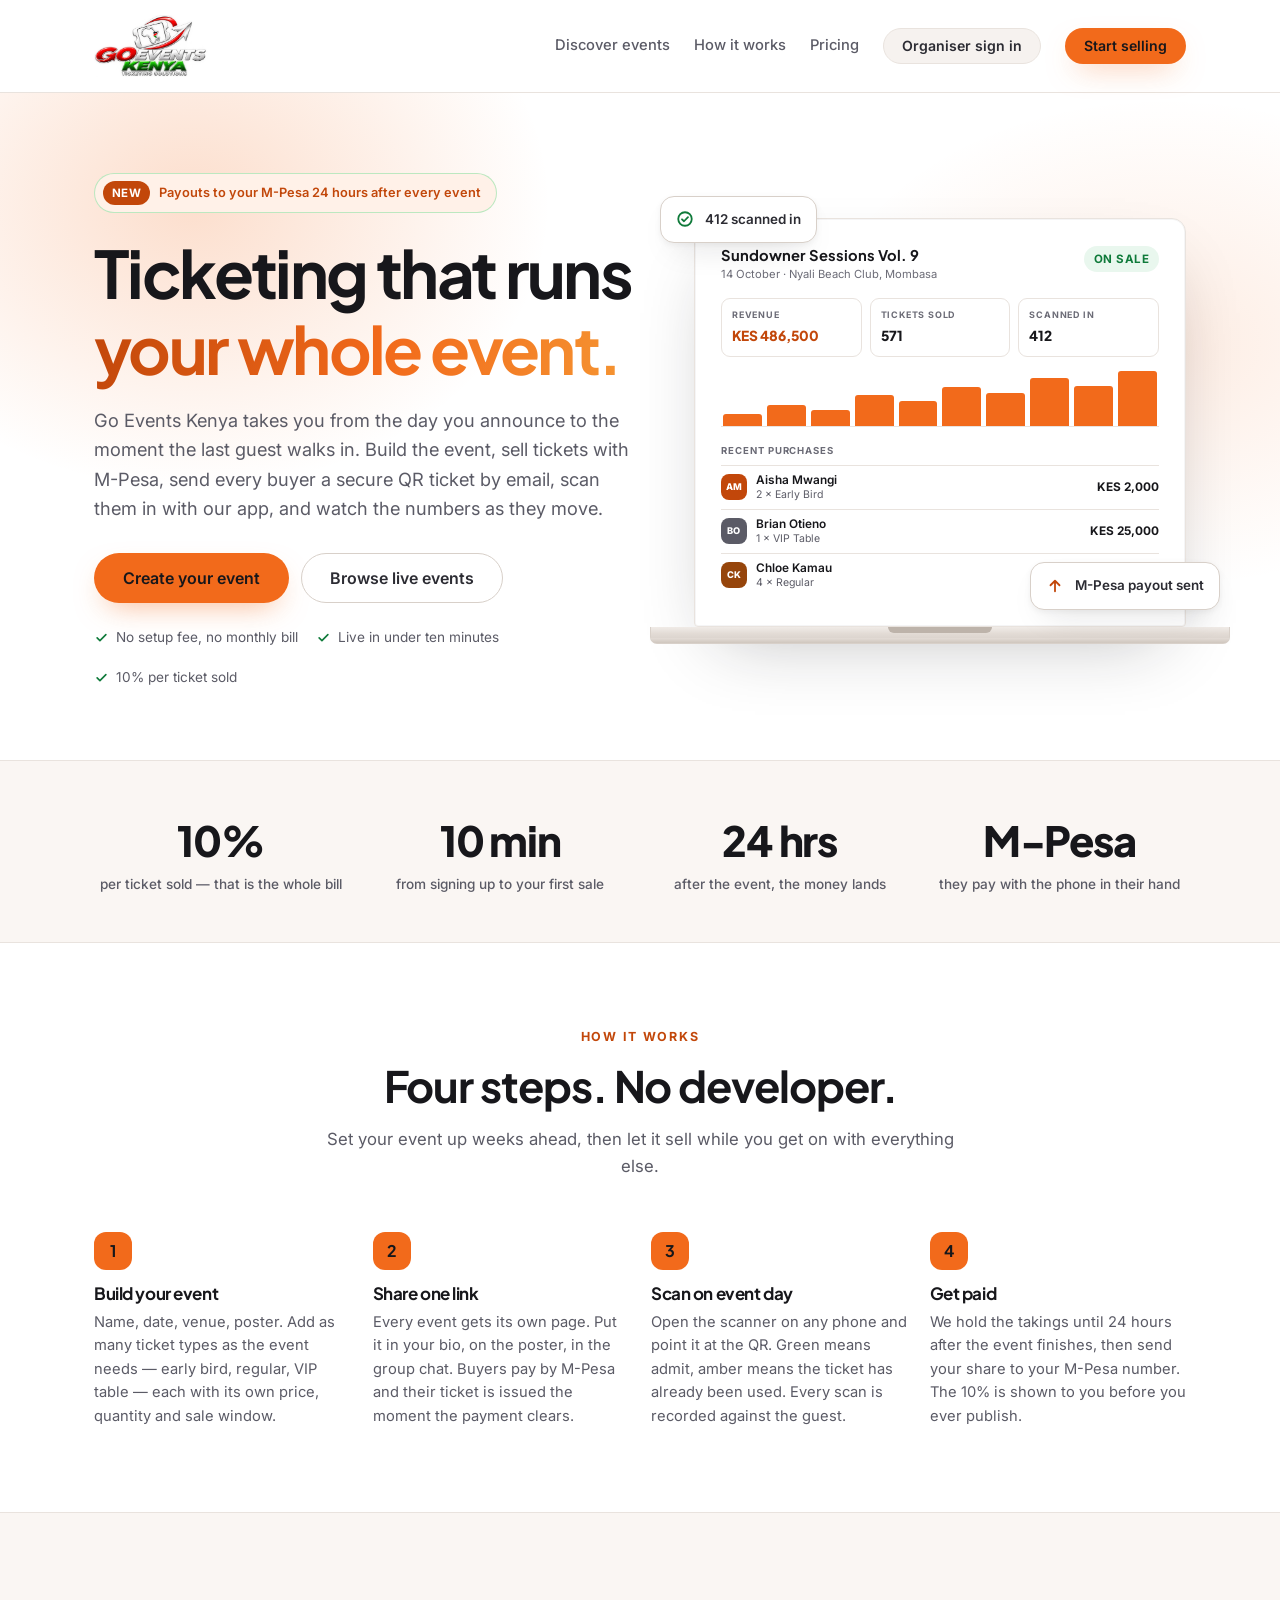
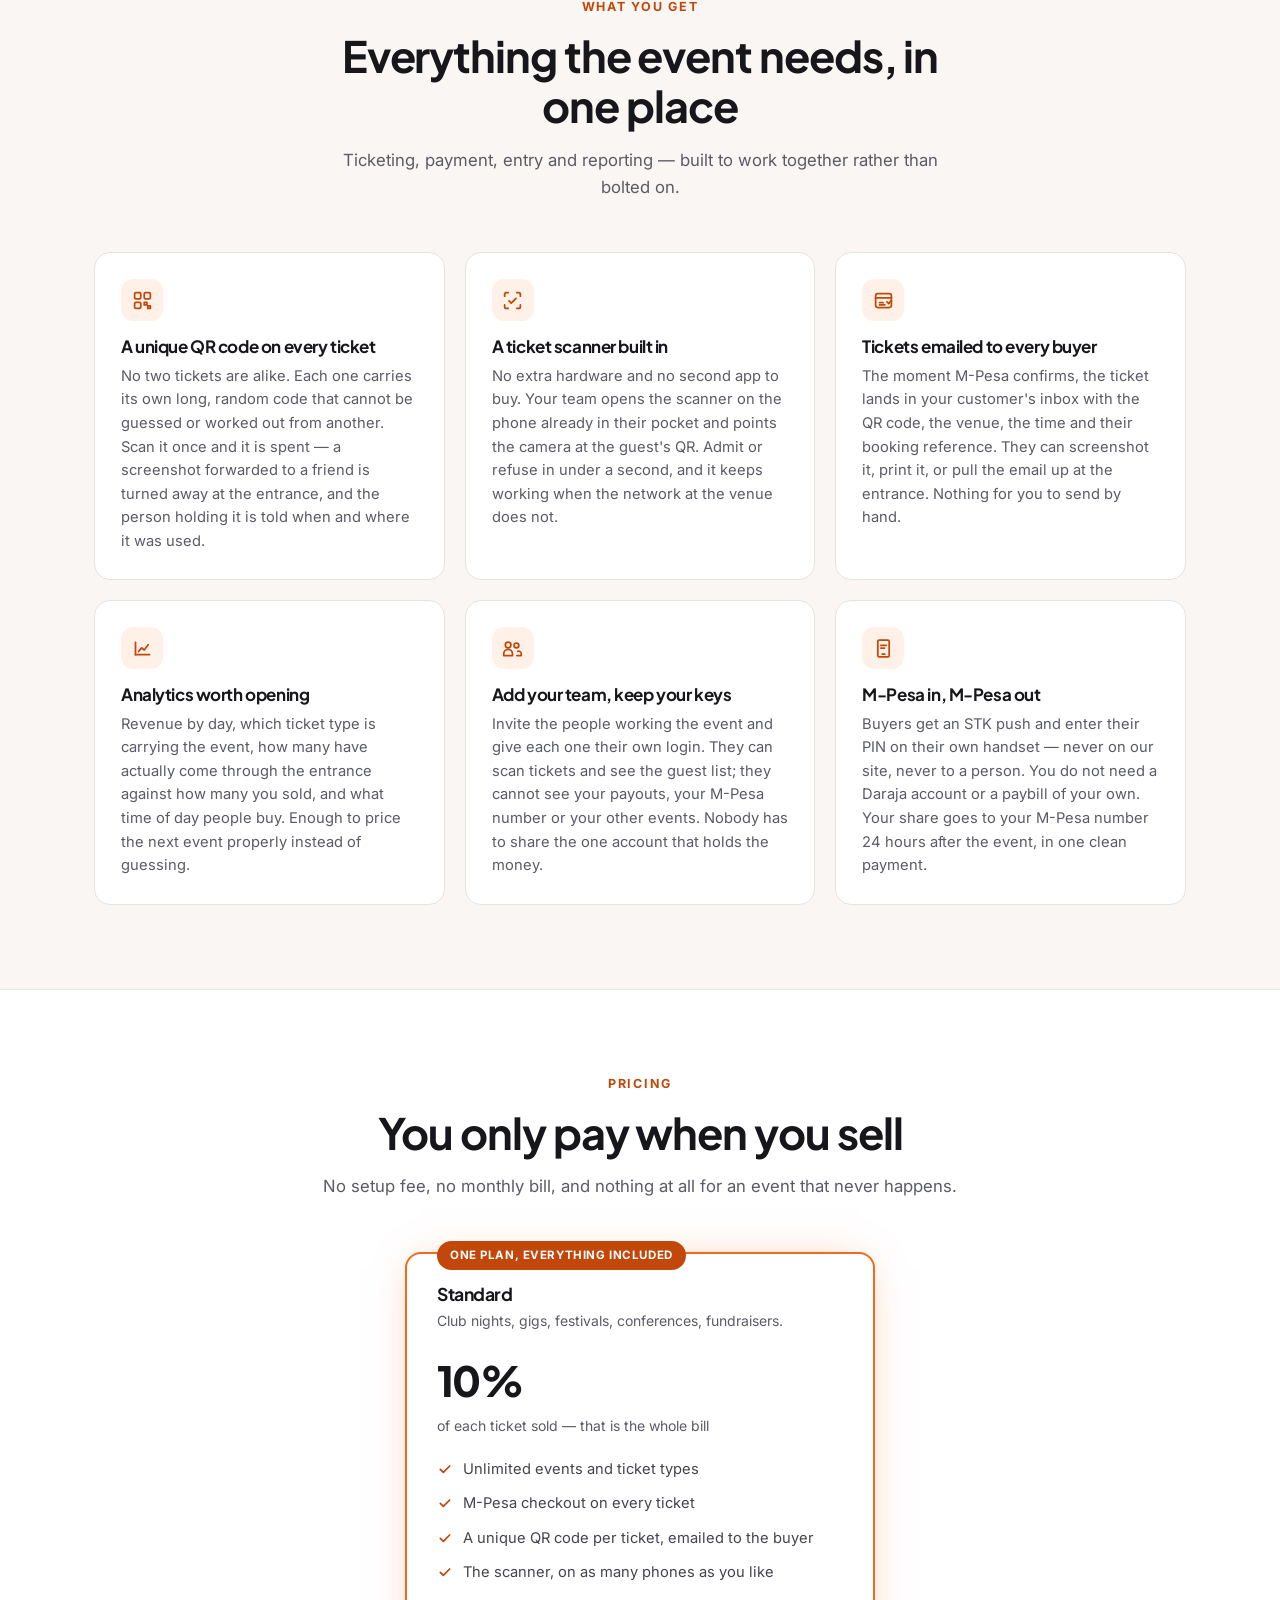
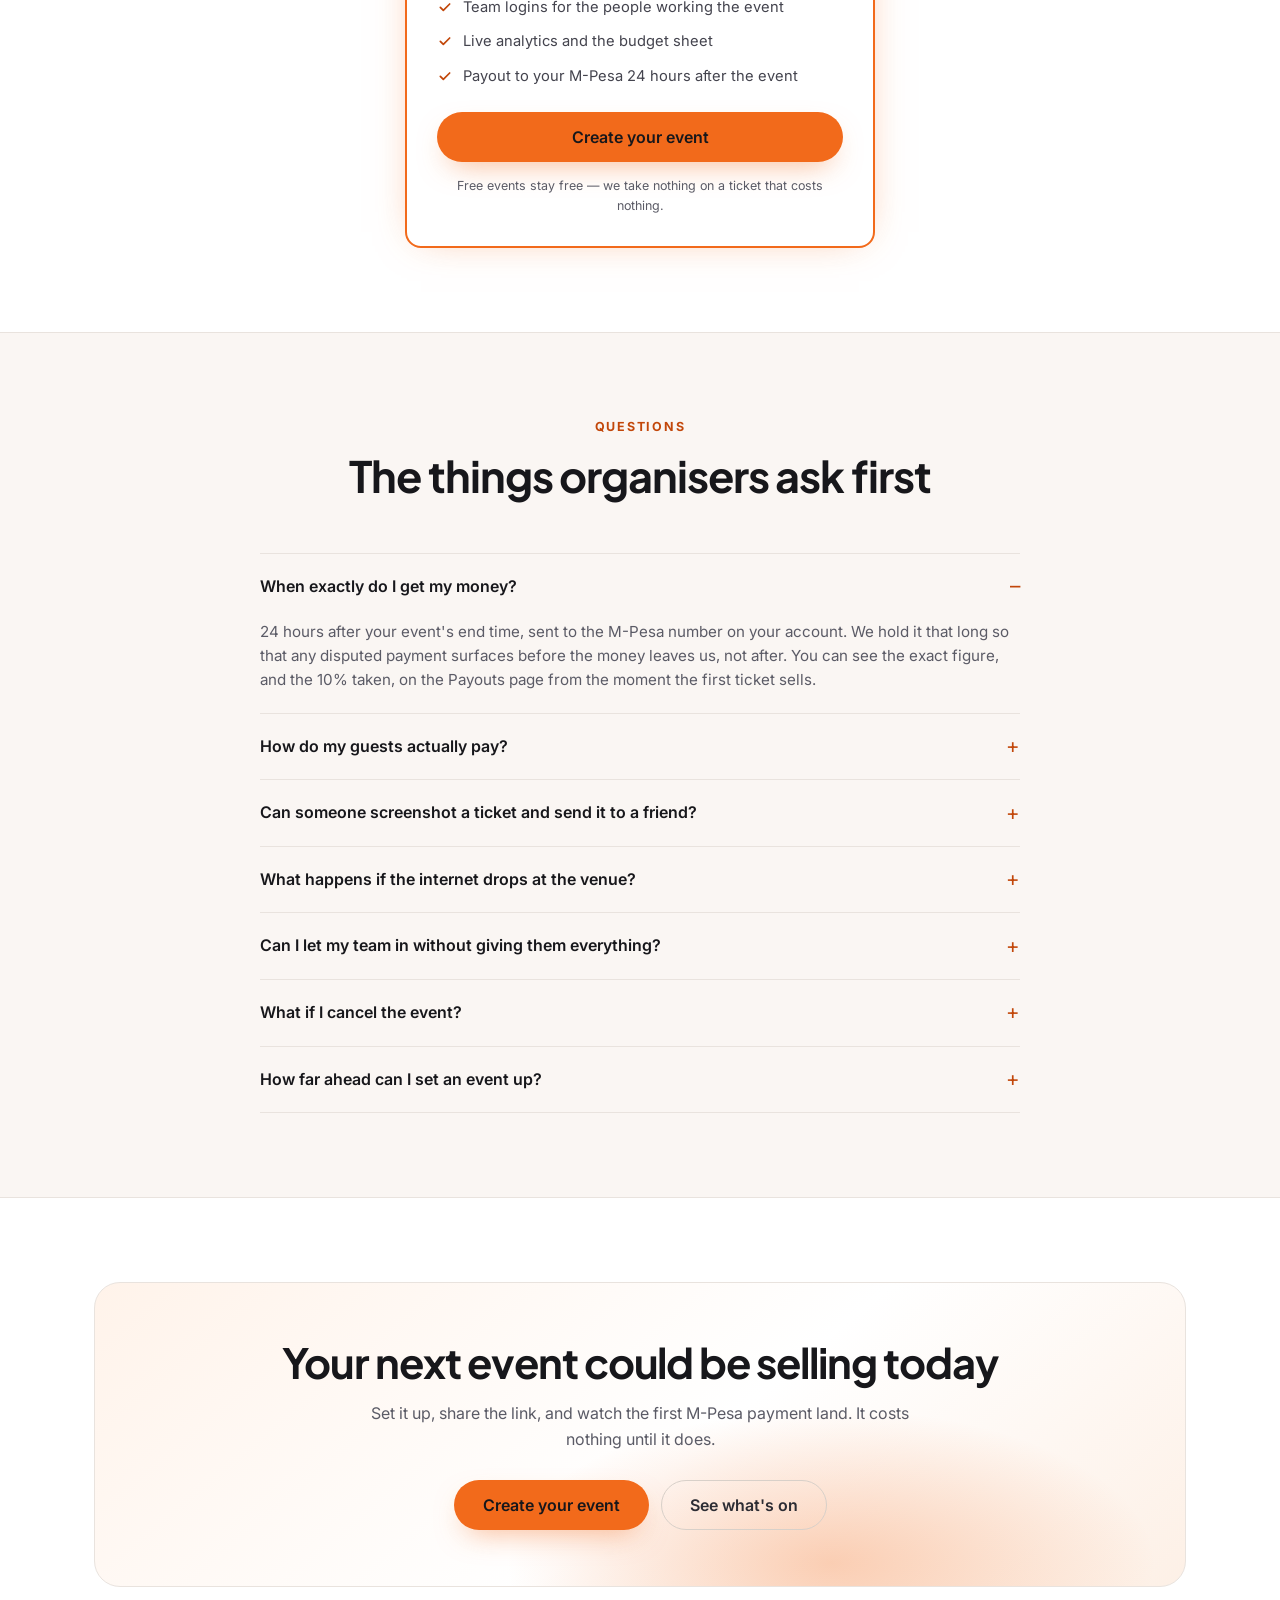
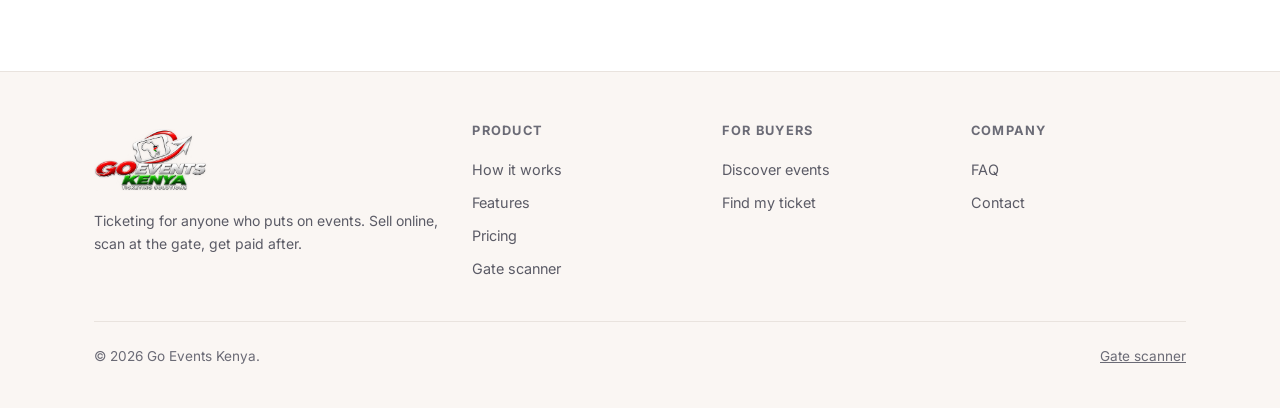
==== index.html @ 84f246e3 "ticketing" ====
<!DOCTYPE html>
<html lang="en">
<head>
<meta charset="utf-8">
<meta name="viewport" content="width=device-width, initial-scale=1, viewport-fit=cover">
<meta name="theme-color" content="#ffffff">
<title>Go Events Kenya — ticketing solutions for events across Kenya</title>
<meta name="description" content="Plan, sell and manage your event in one place. M-Pesa checkout, a unique QR code on every ticket, tickets emailed to each buyer, a built-in scanner, live analytics and payouts 24 hours after the event. 10% per ticket sold.">
<link rel="preconnect" href="https://fonts.googleapis.com">
<link rel="preconnect" href="https://fonts.gstatic.com" crossorigin>
<link href="https://fonts.googleapis.com/css2?family=Plus+Jakarta+Sans:wght@600;700;800&family=Inter:wght@400;500;600;700&display=swap" rel="stylesheet">
<link rel="stylesheet" href="assets/css/style.css">
</head>
<body>

<header class="site-head" id="siteHead"></header>

<!-- ============ hero ============ -->
<div class="hero">
  <div class="wrap">
    <div class="hero-grid">
      <div>
        <div class="eyebrow"><b>New</b> Payouts to your M-Pesa 24 hours after every event</div>
        <h1 class="display">Ticketing that runs<br><span class="hl">your whole event.</span></h1>
        <p class="lede">
          Go Events Kenya takes you from the day you announce to the moment the last guest walks in.
          Build the event, sell tickets with M-Pesa, send every buyer a secure QR ticket by email,
          scan them in with our app, and watch the numbers as they move.
        </p>
        <div class="hero-cta">
          <a class="btn btn-primary btn-lg" href="admin.html?signup=1">Create your event</a>
          <a class="btn btn-ghost btn-lg" href="discover.html">Browse live events</a>
        </div>
        <div class="hero-note">
          <span><svg width="15" height="15" viewBox="0 0 24 24" fill="none" stroke="#0f7a3a" stroke-width="2.6" stroke-linecap="round" stroke-linejoin="round"><path d="M5 12.5l4.5 4.5L19 7.5"/></svg> No setup fee, no monthly bill</span>
          <span><svg width="15" height="15" viewBox="0 0 24 24" fill="none" stroke="#0f7a3a" stroke-width="2.6" stroke-linecap="round" stroke-linejoin="round"><path d="M5 12.5l4.5 4.5L19 7.5"/></svg> Live in under ten minutes</span>
          <span><svg width="15" height="15" viewBox="0 0 24 24" fill="none" stroke="#0f7a3a" stroke-width="2.6" stroke-linecap="round" stroke-linejoin="round"><path d="M5 12.5l4.5 4.5L19 7.5"/></svg> 10% per ticket sold</span>
        </div>
      </div>

      <!-- laptop showing the organiser dashboard -->
      <div class="laptop-wrap">
        <div class="float-card tl">
          <svg width="18" height="18" viewBox="0 0 24 24" fill="none" stroke="#0f7a3a" stroke-width="2.4" stroke-linecap="round" stroke-linejoin="round"><circle cx="12" cy="12" r="9"/><path d="M8 12.4l2.7 2.6L16 9.5"/></svg>
          412 scanned in
        </div>
        <div class="float-card br">
          <svg width="18" height="18" viewBox="0 0 24 24" fill="none" stroke="#c2470a" stroke-width="2.4" stroke-linecap="round" stroke-linejoin="round"><path d="M12 5v14M6 11l6-6 6 6"/></svg>
          M-Pesa payout sent
        </div>

        <div class="laptop">
          <div class="laptop-screen">
            <div class="ui">
              <div class="ui-top">
                <div>
                  <div class="ui-title">Sundowner Sessions Vol. 9</div>
                  <div class="ui-sub">14 October · Nyali Beach Club, Mombasa</div>
                </div>
                <span class="badge live">On sale</span>
              </div>

              <div class="ui-kpis">
                <div class="ui-kpi"><div class="k">Revenue</div><div class="v">KES 486,500</div></div>
                <div class="ui-kpi"><div class="k">Tickets sold</div><div class="v">571</div></div>
                <div class="ui-kpi"><div class="k">Scanned in</div><div class="v">412</div></div>
              </div>

              <div class="ui-chart">
                <span style="height:22%"></span><span style="height:38%"></span><span style="height:30%"></span>
                <span style="height:56%"></span><span style="height:46%"></span><span style="height:72%"></span>
                <span style="height:61%"></span><span style="height:88%"></span><span style="height:74%"></span>
                <span style="height:100%"></span>
              </div>

              <div class="ui-list-head">Recent purchases</div>
              <div class="ui-row">
                <span class="ui-av" style="background:#c2470a;color:#fff">AM</span>
                <span class="ui-nm">Aisha Mwangi<i>2 × Early Bird</i></span>
                <span class="ui-amt">KES 2,000</span>
              </div>
              <div class="ui-row">
                <span class="ui-av" style="background:#5b5b66">BO</span>
                <span class="ui-nm">Brian Otieno<i>1 × VIP Table</i></span>
                <span class="ui-amt">KES 25,000</span>
              </div>
              <div class="ui-row">
                <span class="ui-av" style="background:#96450b">CK</span>
                <span class="ui-nm">Chloe Kamau<i>4 × Regular</i></span>
                <span class="ui-amt">KES 6,000</span>
              </div>
            </div>
          </div>
          <div class="laptop-base"><span></span></div>
        </div>
      </div>
    </div>
  </div>
</div>

<!-- ============ numbers ============ -->
<section class="tint" style="padding:46px 0">
  <div class="wrap">
    <div class="stats-strip">
      <div><div class="n">10%</div><div class="l">per ticket sold — that is the whole bill</div></div>
      <div><div class="n">10 min</div><div class="l">from signing up to your first sale</div></div>
      <div><div class="n">24 hrs</div><div class="l">after the event, the money lands</div></div>
      <div><div class="n">M-Pesa</div><div class="l">they pay with the phone in their hand</div></div>
    </div>
  </div>
</section>

<!-- ============ how ============ -->
<section id="how">
  <div class="wrap">
    <div class="section-head">
      <div class="kicker">How it works</div>
      <h2 class="title">Four steps. No developer.</h2>
      <p>Set your event up weeks ahead, then let it sell while you get on with everything else.</p>
    </div>
    <div class="steps">
      <div class="step">
        <h3>Build your event</h3>
        <p>Name, date, venue, poster. Add as many ticket types as the event needs — early bird, regular,
           VIP table — each with its own price, quantity and sale window.</p>
      </div>
      <div class="step">
        <h3>Share one link</h3>
        <p>Every event gets its own page. Put it in your bio, on the poster, in the group chat. Buyers
           pay by M-Pesa and their ticket is issued the moment the payment clears.</p>
      </div>
      <div class="step">
        <h3>Scan on event day</h3>
        <p>Open the scanner on any phone and point it at the QR. Green means admit, amber means the
           ticket has already been used. Every scan is recorded against the guest.</p>
      </div>
      <div class="step">
        <h3>Get paid</h3>
        <p>We hold the takings until 24 hours after the event finishes, then send your share to your
           M-Pesa number. The 10% is shown to you before you ever publish.</p>
      </div>
    </div>
  </div>
</section>

<!-- ============ features ============ -->
<section class="tint" id="features">
  <div class="wrap">
    <div class="section-head">
      <div class="kicker">What you get</div>
      <h2 class="title">Everything the event needs, in one place</h2>
      <p>Ticketing, payment, entry and reporting — built to work together rather than bolted on.</p>
    </div>
    <div class="cards">

      <div class="card">
        <div class="ico"><svg width="21" height="21" viewBox="0 0 24 24" fill="none" stroke="currentColor" stroke-width="2" stroke-linecap="round" stroke-linejoin="round"><rect x="3" y="3" width="7" height="7" rx="1.5"/><rect x="14" y="3" width="7" height="7" rx="1.5"/><rect x="3" y="14" width="7" height="7" rx="1.5"/><path d="M14 14h3v3h-3zM18 18h3v3h-3z"/></svg></div>
        <h3>A unique QR code on every ticket</h3>
        <p>No two tickets are alike. Each one carries its own long, random code that cannot be guessed
           or worked out from another. Scan it once and it is spent — a screenshot forwarded to a friend
           is turned away at the entrance, and the person holding it is told when and where it was used.</p>
      </div>

      <div class="card">
        <div class="ico"><svg width="21" height="21" viewBox="0 0 24 24" fill="none" stroke="currentColor" stroke-width="2" stroke-linecap="round" stroke-linejoin="round"><path d="M3 7V5a2 2 0 0 1 2-2h2M17 3h2a2 2 0 0 1 2 2v2M21 17v2a2 2 0 0 1-2 2h-2M7 21H5a2 2 0 0 1-2-2v-2"/><path d="M8 12.5l2.6 2.6L16 9.5"/></svg></div>
        <h3>A ticket scanner built in</h3>
        <p>No extra hardware and no second app to buy. Your team opens the scanner on the phone already
           in their pocket and points the camera at the guest's QR. Admit or refuse in under a second,
           and it keeps working when the network at the venue does not.</p>
      </div>

      <div class="card">
        <div class="ico"><svg width="21" height="21" viewBox="0 0 24 24" fill="none" stroke="currentColor" stroke-width="2" stroke-linecap="round" stroke-linejoin="round"><rect x="3" y="4" width="18" height="16" rx="2.5"/><path d="M3 9h18"/><path d="M7.5 14.5h4M7.5 17h6"/><path d="M16 13.5l2 2 3-3.5"/></svg></div>
        <h3>Tickets emailed to every buyer</h3>
        <p>The moment M-Pesa confirms, the ticket lands in your customer's inbox with the QR code, the
           venue, the time and their booking reference. They can screenshot it, print it, or pull the
           email up at the entrance. Nothing for you to send by hand.</p>
      </div>

      <div class="card">
        <div class="ico"><svg width="21" height="21" viewBox="0 0 24 24" fill="none" stroke="currentColor" stroke-width="2" stroke-linecap="round" stroke-linejoin="round"><path d="M4 19V5"/><path d="M4 19h16"/><path d="M7.5 15.5l3.5-4.2 3 2.4 4.5-6"/></svg></div>
        <h3>Analytics worth opening</h3>
        <p>Revenue by day, which ticket type is carrying the event, how many have actually come through
           the entrance against how many you sold, and what time of day people buy. Enough to price the
           next event properly instead of guessing.</p>
      </div>

      <div class="card">
        <div class="ico"><svg width="21" height="21" viewBox="0 0 24 24" fill="none" stroke="currentColor" stroke-width="2" stroke-linecap="round" stroke-linejoin="round"><path d="M17 20h5v-2a3 3 0 0 0-4-2.8"/><path d="M9 20H2v-2a5 5 0 0 1 10 0v2z"/><circle cx="7" cy="8" r="3.2"/><circle cx="16.5" cy="8.5" r="2.7"/></svg></div>
        <h3>Add your team, keep your keys</h3>
        <p>Invite the people working the event and give each one their own login. They can scan tickets
           and see the guest list; they cannot see your payouts, your M-Pesa number or your other events.
           Nobody has to share the one account that holds the money.</p>
      </div>

      <div class="card">
        <div class="ico"><svg width="21" height="21" viewBox="0 0 24 24" fill="none" stroke="currentColor" stroke-width="2" stroke-linecap="round" stroke-linejoin="round"><path d="M7 2.5h10a1.5 1.5 0 0 1 1.5 1.5v16a1.5 1.5 0 0 1-1.5 1.5H7A1.5 1.5 0 0 1 5.5 20V4A1.5 1.5 0 0 1 7 2.5z"/><path d="M10.5 18.5h3"/><path d="M9 8.5h6M9 11.5h4"/></svg></div>
        <h3>M-Pesa in, M-Pesa out</h3>
        <p>Buyers get an STK push and enter their PIN on their own handset — never on our site, never to
           a person. You do not need a Daraja account or a paybill of your own. Your share goes to your
           M-Pesa number 24 hours after the event, in one clean payment.</p>
      </div>

    </div>
  </div>
</section>

<!-- ============ pricing ============ -->
<section id="pricing">
  <div class="wrap">
    <div class="section-head">
      <div class="kicker">Pricing</div>
      <h2 class="title">You only pay when you sell</h2>
      <p>No setup fee, no monthly bill, and nothing at all for an event that never happens.</p>
    </div>
    <div class="price-grid one">
      <div class="plan best">
        <span class="tag">One plan, everything included</span>
        <h3>Standard</h3>
        <p class="small muted" style="margin:0">Club nights, gigs, festivals, conferences, fundraisers.</p>
        <div class="fee">10%</div>
        <div class="small muted">of each ticket sold — that is the whole bill</div>
        <ul>
          <li><svg width="16" height="16" viewBox="0 0 24 24" fill="none" stroke="currentColor" stroke-width="2.6" stroke-linecap="round" stroke-linejoin="round"><path d="M5 12.5l4.5 4.5L19 7.5"/></svg> Unlimited events and ticket types</li>
          <li><svg width="16" height="16" viewBox="0 0 24 24" fill="none" stroke="currentColor" stroke-width="2.6" stroke-linecap="round" stroke-linejoin="round"><path d="M5 12.5l4.5 4.5L19 7.5"/></svg> M-Pesa checkout on every ticket</li>
          <li><svg width="16" height="16" viewBox="0 0 24 24" fill="none" stroke="currentColor" stroke-width="2.6" stroke-linecap="round" stroke-linejoin="round"><path d="M5 12.5l4.5 4.5L19 7.5"/></svg> A unique QR code per ticket, emailed to the buyer</li>
          <li><svg width="16" height="16" viewBox="0 0 24 24" fill="none" stroke="currentColor" stroke-width="2.6" stroke-linecap="round" stroke-linejoin="round"><path d="M5 12.5l4.5 4.5L19 7.5"/></svg> The scanner, on as many phones as you like</li>
          <li><svg width="16" height="16" viewBox="0 0 24 24" fill="none" stroke="currentColor" stroke-width="2.6" stroke-linecap="round" stroke-linejoin="round"><path d="M5 12.5l4.5 4.5L19 7.5"/></svg> Team logins for the people working the event</li>
          <li><svg width="16" height="16" viewBox="0 0 24 24" fill="none" stroke="currentColor" stroke-width="2.6" stroke-linecap="round" stroke-linejoin="round"><path d="M5 12.5l4.5 4.5L19 7.5"/></svg> Live analytics and the budget sheet</li>
          <li><svg width="16" height="16" viewBox="0 0 24 24" fill="none" stroke="currentColor" stroke-width="2.6" stroke-linecap="round" stroke-linejoin="round"><path d="M5 12.5l4.5 4.5L19 7.5"/></svg> Payout to your M-Pesa 24 hours after the event</li>
        </ul>
        <a class="btn btn-primary btn-block btn-lg" href="admin.html?signup=1">Create your event</a>
        <p class="tiny muted center" style="margin:14px 0 0">Free events stay free — we take nothing on a ticket that costs nothing.</p>
      </div>
    </div>
  </div>
</section>

<!-- ============ faq ============ -->
<section class="tint" id="faq">
  <div class="wrap">
    <div class="section-head">
      <div class="kicker">Questions</div>
      <h2 class="title">The things organisers ask first</h2>
    </div>
    <div class="faq">
      <details open>
        <summary>When exactly do I get my money?</summary>
        <p>24 hours after your event's end time, sent to the M-Pesa number on your account. We hold it
           that long so that any disputed payment surfaces before the money leaves us, not after. You can
           see the exact figure, and the 10% taken, on the Payouts page from the moment the first ticket sells.</p>
      </details>
      <details>
        <summary>How do my guests actually pay?</summary>
        <p>M-Pesa. They open your event link, choose their tickets, enter their number, and their phone
           buzzes with the payment request. They enter their PIN on their own handset — never on our site,
           and never to a person. Their ticket appears on screen and arrives by email the moment it clears.</p>
      </details>
      <details>
        <summary>Can someone screenshot a ticket and send it to a friend?</summary>
        <p>They can send it. It will not work twice. Every ticket carries its own long random code, and
           the first scan spends it — whoever presents it second gets an amber screen showing when and
           where it was already used.</p>
      </details>
      <details>
        <summary>What happens if the internet drops at the venue?</summary>
        <p>The scanner keeps working. It already holds the list of valid tickets, so it can admit guests
           and record the scans, then sync when signal returns. The one thing it cannot do offline is catch
           a ticket scanned on a different phone in the same dead spot.</p>
      </details>
      <details>
        <summary>Can I let my team in without giving them everything?</summary>
        <p>Yes. Each person you invite gets their own login. They see the guest list and the scanner and
           nothing else — not your payouts, not your M-Pesa number, not the events you have not announced yet.</p>
      </details>
      <details>
        <summary>What if I cancel the event?</summary>
        <p>Refund everyone from the dashboard in one action, straight back to the M-Pesa numbers they paid
           from. You are not charged our 10% on a refunded ticket — Safaricom's own transaction fee is the
           only thing that does not come back.</p>
      </details>
      <details>
        <summary>How far ahead can I set an event up?</summary>
        <p>As far ahead as you like. Build it, save it as a draft, and publish when you are ready to
           announce. Tickets can go on sale months out, and you can add or close ticket types at any point
           without disturbing what has already sold.</p>
      </details>
    </div>
  </div>
</section>

<!-- ============ cta ============ -->
<section>
  <div class="wrap">
    <div class="band">
      <h2>Your next event could be selling today</h2>
      <p>Set it up, share the link, and watch the first M-Pesa payment land. It costs nothing until it does.</p>
      <div style="display:flex;gap:12px;justify-content:center;flex-wrap:wrap">
        <a class="btn btn-primary btn-lg" href="admin.html?signup=1">Create your event</a>
        <a class="btn btn-ghost btn-lg" href="discover.html">See what's on</a>
      </div>
    </div>
  </div>
</section>

<footer class="site-foot" id="siteFoot"></footer>

<script src="assets/js/vendor/supabase.js"></script>
<script src="assets/js/config.js"></script>
<script src="assets/js/store.js"></script>
<script src="assets/js/common.js"></script>
<script>UI.header("home"); UI.footer();</script>
</body>
</html>
---- assets/css/style.css ----
/* ============================================================
   Go Events Kenya — ticketing solutions
   White surfaces, near-black type, orange for anything you act on.
   Green and red survive in one place only: the state of a ticket or
   a payment, where the colour is the meaning rather than decoration.
   ============================================================ */

:root{
  /* surfaces, lightest first */
  --bg:#ffffff;
  --bg-2:#faf6f3;          /* alternating sections, a shade warmer than the page */
  --card:#ffffff;          /* panels, cards */
  --card-2:#f6f2ef;        /* inputs, chips, hovers */
  --line:#e9e3de;
  --line-2:#d8d0c9;

  /* type */
  --ink:#17171b;           /* headings and anything that has to shout */
  --text:#2c2c33;
  --text-2:#44444e;
  --muted:#5b5b66;
  --faint:#6b6b76;

  /* orange does the work: every button, link and highlight */
  --orange:#f26a1b;        /* the brand fill — dark type sits on it */
  --orange-ink:#c2470a;    /* orange as text, dark enough to read on white */
  --orange-deep:#c2470a;
  --orange-soft:#fff1e8;
  --on-orange:#17171b;     /* what goes on top of a bright orange fill */

  /* state, not decoration */
  --green:#0f7a3a;
  --green-deep:#0b5c2d;
  --green-soft:#e9f7ee;
  --red:#c62828;
  --red-deep:#a81f1f;
  --red-soft:#fdeaea;
  --amber:#96610a;
  --amber-soft:#fff5e3;

  --radius:16px;
  --radius-sm:11px;
  --shadow-sm:0 1px 2px rgba(23,23,27,.07);
  --shadow:0 14px 34px -16px rgba(23,23,27,.22), 0 2px 6px rgba(23,23,27,.05);
  --shadow-lg:0 34px 70px -26px rgba(23,23,27,.3);
  --glow:0 12px 30px -12px rgba(242,106,27,.55);

  --sans:'Inter', -apple-system, BlinkMacSystemFont, 'Segoe UI', Roboto, sans-serif;
  --display:'Plus Jakarta Sans', var(--sans);
}

*{box-sizing:border-box}
html{-webkit-text-size-adjust:100%;background:var(--bg)}
body{
  margin:0;background:var(--bg);color:var(--text);font-family:var(--sans);
  font-size:16px;line-height:1.6;-webkit-font-smoothing:antialiased;
}
h1,h2,h3,h4{font-family:var(--display);letter-spacing:-.025em;line-height:1.15;margin:0;color:var(--ink)}
a{color:inherit}
img{max-width:100%;display:block}
.wrap{max-width:1140px;margin:0 auto;padding:0 24px}
.wrap-sm{max-width:760px;margin:0 auto;padding:0 24px}
.muted{color:var(--muted)}
.small{font-size:.875rem}
.tiny{font-size:.78rem}
.center{text-align:center}
.hidden{display:none !important}
.mono,.code{font-family:ui-monospace,'SF Mono',Menlo,Consolas,monospace}

::selection{background:rgba(242,106,27,.3);color:var(--ink)}

/* ---------- buttons ---------- */
.btn{
  display:inline-flex;align-items:center;justify-content:center;gap:8px;
  font-family:var(--sans);font-weight:600;font-size:.94rem;line-height:1;
  padding:13px 20px;border-radius:999px;border:1px solid transparent;
  cursor:pointer;text-decoration:none;white-space:nowrap;
  transition:transform .12s ease, box-shadow .18s ease, background .18s ease, border-color .18s ease, color .18s;
}
.btn:active{transform:translateY(1px)}
.btn:disabled{opacity:.45;cursor:not-allowed}
/* The main action is white on black — the sharpest thing on the page, and it keeps
   red and green free to mean something. */
.btn-primary{background:var(--orange);color:var(--on-orange);box-shadow:var(--glow)}
.btn-primary:hover:not(:disabled){background:#e05f12;box-shadow:0 16px 34px -12px rgba(242,106,27,.6)}
.btn-white{background:var(--ink);color:#fff}
.btn-white:hover:not(:disabled){background:#000}
.btn-soft{background:var(--card-2);color:var(--text);border-color:var(--line)}
.btn-soft:hover:not(:disabled){background:var(--card-2);border-color:var(--line-2)}
.btn-green{background:var(--green-deep);color:#fff;box-shadow:0 12px 30px -12px rgba(11,92,45,.5)}
.btn-green:hover:not(:disabled){background:#0c6631}
.btn-red{background:var(--red-deep);color:#fff;box-shadow:0 12px 30px -12px rgba(168,31,31,.5)}
.btn-red:hover:not(:disabled){background:#b9171e}
.btn-ghost{background:transparent;color:var(--text);border-color:var(--line-2)}
.btn-ghost:hover:not(:disabled){background:var(--card-2)}
.btn-danger{background:var(--red-soft);color:var(--red);border-color:rgba(198,40,40,.32)}
.btn-danger:hover:not(:disabled){background:#fbdcdc}
.btn-sm{padding:9px 14px;font-size:.84rem}
.btn-lg{padding:16px 28px;font-size:1rem}
.btn-block{width:100%}

/* ---------- site header ---------- */
.site-head{
  position:sticky;top:0;z-index:50;background:rgba(255,255,255,.88);
  backdrop-filter:saturate(180%) blur(14px);border-bottom:1px solid var(--line);
}
.site-head .wrap{display:flex;align-items:center;gap:26px;height:92px}
.logo{display:flex;align-items:center;gap:10px;text-decoration:none;flex:none}
.logo img{height:62px;width:auto}
.nav{display:flex;align-items:center;gap:24px;margin-left:auto}
.nav a{text-decoration:none;font-size:.92rem;font-weight:500;color:var(--muted)}
.nav a:hover{color:var(--ink)}
.nav a.btn{font-size:.88rem;padding:10px 18px;font-weight:600}
.nav a.btn-primary,.nav a.btn-primary:hover{color:var(--on-orange)}
.nav a.btn-red,.nav a.btn-red:hover{color:#fff}
.nav a.btn-soft,.nav a.btn-soft:hover,.nav a.btn-ghost,.nav a.btn-ghost:hover{color:var(--text)}
@media(max-width:860px){ .nav .hide-sm{display:none} .site-head .wrap{gap:14px;height:74px} .logo img{height:46px} }

/* ---------- hero ---------- */
.hero{position:relative;overflow:hidden;padding:80px 0 72px}
.hero::before{
  content:"";position:absolute;inset:-45% 45% auto -25%;height:820px;
  background:radial-gradient(closest-side, rgba(242,106,27,.22), transparent 70%);pointer-events:none;
}
.hero::after{
  content:"";position:absolute;inset:-15% -30% auto 52%;height:700px;
  background:radial-gradient(closest-side, rgba(242,106,27,.12), transparent 70%);pointer-events:none;
}
.hero .wrap{position:relative}
.hero-grid{display:grid;gap:56px;grid-template-columns:1.05fr .95fr;align-items:center}
@media(max-width:940px){ .hero-grid{grid-template-columns:1fr;gap:44px} .hero{padding:52px 0 52px} }

.eyebrow{
  display:inline-flex;align-items:center;gap:9px;background:var(--orange-soft);color:var(--orange-ink);
  border:1px solid rgba(47,211,106,.32);border-radius:999px;padding:7px 15px 7px 8px;
  font-size:.8rem;font-weight:600;margin-bottom:22px;
}
.eyebrow b{background:var(--orange-deep);color:#fff;border-radius:999px;padding:3px 9px;font-size:.72rem;letter-spacing:.04em;text-transform:uppercase}
h1.display{font-size:clamp(2.4rem,5.4vw,4.1rem);letter-spacing:-.04em;margin-bottom:20px}
h1.display .hl{
  background:linear-gradient(100deg,var(--orange-ink) 0%, var(--orange) 55%, #f59331 100%);
  -webkit-background-clip:text;background-clip:text;color:transparent;white-space:nowrap;
}
.lede{font-size:1.14rem;color:var(--muted);max-width:30em;margin-bottom:30px}
.hero-cta{display:flex;gap:12px;flex-wrap:wrap;align-items:center}
.hero-note{display:flex;gap:18px;flex-wrap:wrap;margin-top:24px;font-size:.85rem;color:var(--muted)}
.hero-note span{display:flex;align-items:center;gap:7px}

/* laptop showing the organiser dashboard */
.laptop-wrap{position:relative}
.laptop{position:relative;z-index:1;perspective:1400px}
.laptop-screen{
  background:#ffffff;border:1px solid var(--line);border-radius:14px 14px 4px 4px;
  padding:11px 11px 13px;box-shadow:var(--shadow-lg), inset 0 0 0 1px rgba(23,23,27,.04);
}
.laptop-base{
  height:17px;margin:0 -9%;border-radius:0 0 7px 7px;
  background:linear-gradient(#f0ebe7,#e3dcd6 40%,#d5cdc6);
  border:1px solid var(--line-2);border-top:none;
  box-shadow:0 26px 40px -22px rgba(23,23,27,.4);position:relative;
}
.laptop-base::after{                       /* the lip you rest a thumb under */
  content:"";position:absolute;left:0;right:0;bottom:0;height:5px;
  border-radius:0 0 7px 7px;background:linear-gradient(#e3dcd6,#cfc6be);
}
.laptop-base span{
  position:absolute;top:0;left:50%;transform:translateX(-50%);
  width:104px;height:6px;border-radius:0 0 7px 7px;background:#bdb3aa;z-index:1;
}
.ui{background:#fff;border-radius:8px;padding:16px 15px;font-size:.78rem;overflow:hidden}
.ui-top{display:flex;align-items:flex-start;justify-content:space-between;gap:12px;margin-bottom:14px}
.ui-title{font-family:var(--display);font-weight:700;font-size:.92rem;color:var(--ink);line-height:1.25}
.ui-sub{font-size:.7rem;color:var(--faint);margin-top:2px}
.ui-kpis{display:grid;grid-template-columns:repeat(3,1fr);gap:8px;margin-bottom:14px}
.ui-kpi{background:var(--card);border:1px solid var(--line);border-radius:9px;padding:9px 10px}
.ui-kpi .k{font-size:.56rem;letter-spacing:.09em;text-transform:uppercase;color:var(--faint);font-weight:700}
.ui-kpi .v{font-family:var(--display);font-weight:800;font-size:.86rem;color:var(--ink);margin-top:3px;white-space:nowrap}
.ui-kpi:first-child .v{color:var(--orange-ink)}
.ui-chart{
  display:flex;align-items:flex-end;gap:5px;height:56px;margin-bottom:16px;
  padding:0 2px;border-bottom:1px solid var(--line);
}
.ui-chart span{flex:1;background:var(--orange);border-radius:3px 3px 0 0;min-height:4px}

.ui-list-head{font-size:.6rem;letter-spacing:.1em;text-transform:uppercase;color:var(--faint);font-weight:700;margin-bottom:6px}
.ui-row{display:flex;align-items:center;gap:9px;padding:7px 0;border-top:1px solid var(--line)}
.ui-row:first-of-type{border-top:none}
.ui-av{
  width:26px;height:26px;border-radius:8px;display:grid;place-items:center;flex:none;
  font-size:.58rem;font-weight:800;color:#fff;
}
.ui-nm{flex:1;min-width:0;font-weight:600;color:var(--ink);font-size:.74rem;line-height:1.3;
  overflow:hidden;text-overflow:ellipsis;white-space:nowrap}
.ui-nm i{display:block;font-style:normal;font-weight:400;font-size:.66rem;color:var(--muted)}
.ui-amt{font-weight:700;font-size:.74rem;color:var(--ink);white-space:nowrap}

.float-card{
  position:absolute;z-index:2;background:var(--card);border:1px solid var(--line-2);border-radius:14px;
  box-shadow:var(--shadow);padding:12px 15px;display:flex;align-items:center;gap:11px;
  font-size:.84rem;font-weight:600;white-space:nowrap;
}
.float-card.tl{top:-22px;left:-34px}
.float-card.br{bottom:34px;right:-34px}
@media(max-width:1090px){ .float-card.tl{left:-12px} .float-card.br{right:-10px} }
@media(max-width:940px){ .float-card{display:none} }
@media(max-width:520px){
  .ui{padding:12px 11px;font-size:.72rem}
  .ui-kpis{gap:6px}
  .ui-kpi{padding:7px 8px}
  .ui-kpi .v{font-size:.72rem}
  .ui-chart{height:42px}
  .laptop-screen{padding:8px 8px 10px}
}

/* ---------- sections ---------- */
section{padding:84px 0}
section[id]{scroll-margin-top:110px}   /* clear the sticky header when jumped to */
.section-head{max-width:640px;margin:0 auto 52px;text-align:center}
.section-head.left{margin-left:0;text-align:left}
.kicker{font-size:.78rem;font-weight:700;letter-spacing:.14em;text-transform:uppercase;color:var(--orange-ink);margin-bottom:14px}
h2.title{font-size:clamp(1.85rem,3.4vw,2.7rem);margin-bottom:16px}
.section-head p{color:var(--muted);font-size:1.05rem;margin:0}
.tint{background:var(--bg-2);border-top:1px solid var(--line);border-bottom:1px solid var(--line)}

/* feature cards */
.cards{display:grid;gap:20px;grid-template-columns:repeat(auto-fit,minmax(262px,1fr))}
.card{
  background:var(--card);border:1px solid var(--line);border-radius:var(--radius);padding:26px;
  transition:transform .18s ease, border-color .18s ease;
}
.card:hover{transform:translateY(-3px);border-color:var(--line-2)}
.card .ico{
  width:42px;height:42px;border-radius:12px;background:var(--orange-soft);color:var(--orange-ink);
  display:grid;place-items:center;margin-bottom:16px;
}
/* alternate down the grid so a wall of cards carries both flag colours */

.card h3{font-size:1.06rem;margin-bottom:8px}
.card p{margin:0;color:var(--muted);font-size:.92rem}

/* steps */
.steps{display:grid;gap:22px;grid-template-columns:repeat(auto-fit,minmax(230px,1fr));counter-reset:s}
.step{position:relative;padding-top:52px}
.step::before{
  counter-increment:s;content:counter(s);
  position:absolute;top:0;left:0;width:38px;height:38px;border-radius:12px;
  background:var(--orange);color:var(--on-orange);display:grid;place-items:center;
  font-family:var(--display);font-weight:700;font-size:1rem;
}

.step h3{font-size:1.06rem;margin-bottom:7px}
.step p{margin:0;color:var(--muted);font-size:.92rem}

/* stats strip */
.stats-strip{display:grid;gap:26px;grid-template-columns:repeat(auto-fit,minmax(170px,1fr));text-align:center}
.stats-strip .n{font-family:var(--display);font-size:clamp(1.8rem,3.4vw,2.6rem);font-weight:800;letter-spacing:-.03em}
.stats-strip .n{color:var(--ink)}
.stats-strip .l{font-size:.85rem;color:var(--muted);font-weight:500}


/* pricing */
.price-grid{display:grid;gap:22px;grid-template-columns:repeat(auto-fit,minmax(290px,1fr));align-items:start;max-width:820px;margin:0 auto}
.price-grid.one{max-width:470px}
.plan{background:var(--card);border:1px solid var(--line);border-radius:var(--radius);padding:30px}
.plan.best{border:2px solid var(--orange);box-shadow:0 0 40px -16px rgba(242,106,27,.55);position:relative}
.plan.best .tag{
  position:absolute;top:-13px;left:30px;background:var(--orange-deep);color:#fff;
  border-radius:999px;padding:5px 13px;font-size:.72rem;font-weight:700;letter-spacing:.05em;text-transform:uppercase;
}
.plan h3{font-size:1.1rem;margin-bottom:6px}
.plan .fee{font-family:var(--display);font-size:2.6rem;font-weight:800;letter-spacing:-.04em;margin:14px 0 2px;color:var(--ink)}
.plan .fee small{font-size:.95rem;font-weight:600;color:var(--muted);letter-spacing:0}
.plan ul{list-style:none;margin:20px 0 24px;padding:0;display:flex;flex-direction:column;gap:11px}
.plan li{display:flex;gap:10px;font-size:.92rem;color:var(--text-2)}
.plan li svg{flex:none;margin-top:3px;color:var(--orange-ink)}

/* faq */
.faq{max-width:760px;margin:0 auto;border-top:1px solid var(--line)}
.faq details{border-bottom:1px solid var(--line)}
.faq summary{
  list-style:none;cursor:pointer;padding:20px 0;font-weight:600;color:var(--ink);
  display:flex;align-items:center;justify-content:space-between;gap:16px;
}
.faq summary::-webkit-details-marker{display:none}
.faq summary::after{content:"+";font-size:1.3rem;color:var(--orange-ink);font-weight:400;line-height:1}
.faq details[open] summary::after{content:"–"}
.faq p{margin:0 0 20px;color:var(--muted);font-size:.95rem}

/* cta band */
.band{
  background:linear-gradient(140deg,#fff3ea,#ffffff 55%,#fdf0e6);border:1px solid var(--line);
  border-radius:26px;padding:56px 44px;text-align:center;position:relative;overflow:hidden;
}
.band::before{
  content:"";position:absolute;inset:auto -10% -65% 25%;height:440px;
  background:radial-gradient(closest-side, rgba(242,106,27,.3), transparent 70%);
}
.band > *{position:relative}
.band h2{font-size:clamp(1.8rem,3.4vw,2.6rem);margin-bottom:14px}
.band p{color:var(--muted);max-width:34em;margin:0 auto 28px}

/* footer */
.site-foot{border-top:1px solid var(--line);padding:52px 0 40px;background:var(--bg-2)}
.foot-grid{display:grid;gap:34px;grid-template-columns:1.6fr 1fr 1fr 1fr}
@media(max-width:820px){ .foot-grid{grid-template-columns:1fr 1fr} }
.foot-grid h4{font-size:.8rem;letter-spacing:.1em;text-transform:uppercase;color:var(--faint);margin-bottom:14px;font-family:var(--sans);font-weight:700}
.foot-grid a{display:block;text-decoration:none;color:var(--muted);font-size:.9rem;padding:5px 0}
.foot-grid a:hover{color:var(--ink)}
.foot-bottom{
  border-top:1px solid var(--line);margin-top:36px;padding-top:24px;
  display:flex;justify-content:space-between;gap:16px;flex-wrap:wrap;font-size:.85rem;color:var(--faint);
}
.secret{cursor:pointer;text-decoration:underline;text-underline-offset:3px;color:var(--muted)}

/* ---------- event cards ---------- */
.ev-grid{display:grid;gap:22px;grid-template-columns:repeat(auto-fill,minmax(285px,1fr))}
.ev-card{
  background:var(--card);border:1px solid var(--line);border-radius:var(--radius);overflow:hidden;
  text-decoration:none;color:inherit;display:flex;flex-direction:column;
  transition:transform .18s ease, border-color .18s ease;
}
.ev-card:hover{transform:translateY(-4px);border-color:var(--line-2)}
.ev-img{aspect-ratio:1/1;background:var(--card-2);position:relative;display:grid;place-items:center;overflow:hidden}
.ev-img img{width:100%;height:100%;object-fit:cover}
.ev-img .ph{font-family:var(--display);font-weight:800;font-size:2.6rem;color:#fff;text-shadow:0 2px 16px rgba(23,23,27,.45)}
.ev-date{
  position:absolute;top:12px;left:12px;background:rgba(0,0,0,.72);backdrop-filter:blur(6px);
  border:1px solid rgba(255,255,255,.14);border-radius:11px;padding:7px 11px;text-align:center;line-height:1.1;
}
.ev-date .d{font-family:var(--display);font-weight:800;font-size:1.05rem;color:#fff}
.ev-date .m{font-size:.68rem;letter-spacing:.1em;text-transform:uppercase;color:#cfcfd6}
.ev-body{padding:18px;display:flex;flex-direction:column;gap:7px;flex:1}
.ev-org{font-size:.78rem;color:var(--orange-ink);font-weight:600}
.ev-card h3{font-size:1.05rem}
.ev-meta{font-size:.85rem;color:var(--muted);display:flex;align-items:center;gap:6px}
.ev-foot{margin-top:auto;padding-top:12px;display:flex;align-items:center;justify-content:space-between;gap:10px}
.ev-price{font-family:var(--display);font-weight:700;color:var(--ink)}
.ev-price small{display:block;font-size:.68rem;letter-spacing:.08em;text-transform:uppercase;color:var(--faint);font-weight:600}

.chip-row{display:flex;gap:9px;flex-wrap:wrap;margin-bottom:26px}
.chip{
  background:var(--card);border:1px solid var(--line);color:var(--text);border-radius:999px;
  padding:8px 15px;font-size:.86rem;font-weight:500;cursor:pointer;transition:all .15s;
}
.chip:hover{border-color:var(--line-2)}
.chip.on{background:var(--orange);color:var(--on-orange);border-color:var(--orange)}

.search-bar{
  display:flex;align-items:center;gap:10px;background:var(--card);border:1px solid var(--line);
  border-radius:999px;padding:11px 18px;max-width:420px;
}
.search-bar input{border:none;outline:none;flex:1;font-size:16px;font-family:var(--sans);background:transparent;color:var(--text);padding:0}
.search-bar input::placeholder{color:var(--faint)}
.search-bar svg{color:var(--faint);flex:none}

/* ---------- forms ---------- */
.field{margin-bottom:16px}
.field label{display:block;font-size:.83rem;font-weight:600;margin-bottom:7px;color:var(--text-2)}
input,select,textarea{
  font-size:16px;                       /* under 16px and iOS zooms the page on focus */
  width:100%;padding:12px 14px;border:1px solid var(--line-2);border-radius:var(--radius-sm);
  font-family:var(--sans);background:var(--card-2);color:var(--text);outline:none;
  transition:border-color .15s, box-shadow .15s;
}
input::placeholder,textarea::placeholder{color:var(--faint)}
input:focus,select:focus,textarea:focus{border-color:var(--orange);box-shadow:0 0 0 3px rgba(242,106,27,.24)}
textarea{resize:vertical;min-height:92px}
select{appearance:none;background-image:url("data:image/svg+xml;charset=utf-8,%3Csvg xmlns='http://www.w3.org/2000/svg' width='14' height='14' viewBox='0 0 24 24' fill='none' stroke='%23a2a2ad' stroke-width='2.5' stroke-linecap='round'%3E%3Cpath d='M6 9l6 6 6-6'/%3E%3C/svg%3E");background-repeat:no-repeat;background-position:right 13px center;padding-right:36px}
select option{background:#111114;color:var(--text)}
input[type=color]{padding:4px;height:44px;background:var(--card-2)}
input[type=checkbox]{width:auto}
input[type=date],input[type=time]{color-scheme:dark}
.row-2{display:grid;gap:14px;grid-template-columns:1fr 1fr}
@media(max-width:560px){ .row-2{grid-template-columns:1fr} }

.panel{background:var(--card);border:1px solid var(--line);border-radius:var(--radius);padding:24px}
.panel + .panel{margin-top:18px}
.panel-head{display:flex;align-items:center;justify-content:space-between;gap:14px;margin-bottom:18px;flex-wrap:wrap}
.panel-head h3{font-size:1.05rem}

.badge{
  display:inline-block;border-radius:999px;padding:4px 10px;font-size:.72rem;font-weight:700;
  letter-spacing:.04em;text-transform:uppercase;background:var(--card-2);color:var(--muted);white-space:nowrap;
}
.badge.ok{background:var(--green-soft);color:var(--green)}
.badge.warn{background:var(--amber-soft);color:var(--amber)}
.badge.bad{background:var(--red-soft);color:var(--red)}
.badge.live{background:var(--green-soft);color:var(--green)}

.empty{text-align:center;padding:56px 24px;border:1px dashed var(--line-2);border-radius:var(--radius);background:var(--bg-2)}
.empty h3{font-size:1.1rem;margin-bottom:8px}
.empty p{color:var(--muted);margin:0 auto 18px;max-width:34em;font-size:.93rem}

.spinner{
  display:inline-block;width:15px;height:15px;border:2px solid currentColor;border-right-color:transparent;
  border-radius:50%;animation:spin .7s linear infinite;vertical-align:-2px;
}
@keyframes spin{to{transform:rotate(360deg)}}

/* ---------- tables ---------- */
.table-wrap{overflow-x:auto;margin:0 -24px;padding:0 24px}
table{width:100%;border-collapse:collapse;font-size:.9rem;min-width:620px}
th{
  text-align:left;font-size:.72rem;letter-spacing:.09em;text-transform:uppercase;color:var(--faint);
  font-weight:700;padding:0 14px 10px;white-space:nowrap;
}
td{padding:14px;border-top:1px solid var(--line);vertical-align:middle}
tbody tr:hover{background:var(--card-2)}

/* ---------- organiser shell ---------- */
.app{display:grid;grid-template-columns:252px 1fr;min-height:100vh}
@media(max-width:900px){ .app{grid-template-columns:1fr} }
.side{
  background:var(--bg-2);border-right:1px solid var(--line);padding:22px 16px;
  display:flex;flex-direction:column;gap:22px;position:sticky;top:0;height:100vh;
}
@media(max-width:900px){ .side{position:static;height:auto} }
.side .logo img{height:54px}
.org-pill{display:flex;align-items:center;gap:11px;background:var(--card);border:1px solid var(--line);border-radius:13px;padding:11px 13px}
.org-mark{width:34px;height:34px;border-radius:10px;display:grid;place-items:center;color:#fff;font-weight:800;font-size:.85rem;flex:none}
.org-pill .nm{font-weight:700;font-size:.9rem;line-height:1.25;color:var(--ink)}
.org-pill .sb{font-size:.74rem;color:var(--faint)}

.side-nav{display:flex;flex-direction:column;gap:3px}
.side-nav button{
  display:flex;align-items:center;gap:11px;width:100%;background:none;border:none;
  padding:10px 12px;border-radius:10px;font-family:var(--sans);font-size:.92rem;font-weight:500;
  color:var(--muted);cursor:pointer;text-align:left;transition:background .15s,color .15s;
}
.side-nav button svg{width:18px;height:18px;flex:none}
.side-nav button:hover{background:var(--card);color:var(--ink)}
.side-nav button.active{background:var(--orange);color:var(--on-orange);font-weight:600}
.side-nav button.hidden{display:none}
.side-foot{margin-top:auto;display:flex;flex-direction:column;gap:8px}

.app-main{padding:34px 32px 64px;max-width:1080px}
@media(max-width:600px){ .app-main{padding:22px 18px 48px} .table-wrap{margin:0 -18px;padding:0 18px} }
.app-head{display:flex;align-items:flex-start;justify-content:space-between;gap:16px;margin-bottom:28px;flex-wrap:wrap}
.app-head h1{font-size:1.7rem;margin-bottom:5px}
.app-head p{margin:0;color:var(--muted);font-size:.92rem}

.kpis{display:grid;gap:15px;grid-template-columns:repeat(auto-fit,minmax(184px,1fr));margin-bottom:26px}
.kpi{background:var(--card);border:1px solid var(--line);border-radius:var(--radius);padding:18px 20px}
.kpi .k{font-size:.72rem;letter-spacing:.09em;text-transform:uppercase;color:var(--faint);font-weight:700}
.kpi .v{
  font-family:var(--display);font-size:clamp(1.1rem,1.65vw,1.5rem);font-weight:800;
  letter-spacing:-.03em;margin-top:5px;color:var(--ink);white-space:nowrap;overflow:hidden;text-overflow:ellipsis;
}
.kpi.green .v{color:var(--green)}
.kpi.rose .v{color:var(--red)}

.bar-row{display:flex;align-items:center;gap:12px;padding:9px 0}
.bar-row .nm{width:118px;font-size:.87rem;flex:none;overflow:hidden;text-overflow:ellipsis;white-space:nowrap}
.bar-track{flex:1;height:9px;border-radius:99px;background:var(--card-2);overflow:hidden;display:block}
.bar-fill{display:block;height:100%;border-radius:99px;background:var(--orange);min-width:2px}
.bar-row .vl{width:92px;text-align:right;font-size:.85rem;font-weight:600;flex:none}

[hidden]{display:none !important}

/* ---------- picture upload ---------- */
.upload{display:flex;gap:16px;align-items:center;flex-wrap:wrap}
.upload-pv{
  width:104px;height:104px;flex:none;border-radius:var(--radius-sm);overflow:hidden;
  background:var(--card-2);border:1px dashed var(--line-2);
  display:grid;place-items:center;text-align:center;
}
.upload-pv span{padding:10px}
.upload.round .upload-pv{border-radius:999px}
.upload-pv img{width:100%;height:100%;object-fit:cover;display:block}
.upload-act{display:flex;flex-wrap:wrap;gap:8px;align-items:center;min-width:0}
.upload-act .tiny{flex-basis:100%}

/* an avatar that is a real picture rather than initials */
.org-mark.has-img{background:var(--card-2);overflow:hidden;padding:0}
.org-mark.has-img img{width:100%;height:100%;object-fit:cover;display:block}

/* "by <organiser>" on an event page */
.by-org{
  display:inline-flex;align-items:center;gap:8px;background:var(--card-2);border:1px solid var(--line);
  border-radius:999px;padding:4px 12px 4px 4px;font-size:.8rem;font-weight:600;color:var(--text-2);
}
.by-org img,.by-org i{
  width:24px;height:24px;border-radius:999px;object-fit:cover;display:grid;place-items:center;
  font-style:normal;font-size:.63rem;font-weight:800;flex:none;
}

/* ---------- modal ---------- */
.backdrop{
  position:fixed;inset:0;background:rgba(23,23,27,.45);backdrop-filter:blur(4px);z-index:200;
  display:flex;align-items:flex-start;justify-content:center;padding:32px 16px;overflow-y:auto;
}
.modal{background:var(--card);border:1px solid var(--line-2);border-radius:20px;width:100%;max-width:560px;box-shadow:var(--shadow-lg);margin:auto 0}
.modal-head{display:flex;align-items:center;justify-content:space-between;padding:22px 24px;border-bottom:1px solid var(--line)}
.modal-head h3{font-size:1.1rem}
.modal-body{padding:24px}
.modal-foot{display:flex;gap:10px;justify-content:flex-end;padding:18px 24px;border-top:1px solid var(--line);background:var(--bg-2);border-radius:0 0 20px 20px}
.x{background:none;border:none;font-size:1.5rem;line-height:1;color:var(--faint);cursor:pointer;padding:0 4px}
.x:hover{color:var(--ink)}

/* ---------- toast ---------- */
#toast{
  position:fixed;left:50%;bottom:28px;transform:translateX(-50%) translateY(150%);
  background:var(--card);border:1px solid var(--line-2);color:var(--text);border-radius:13px;
  padding:13px 20px;font-size:.9rem;box-shadow:var(--shadow-lg);z-index:400;max-width:90vw;
  transition:transform .3s cubic-bezier(.2,.8,.3,1);
}
#toast.show{transform:translateX(-50%) translateY(0)}
#toast.ok{border-color:rgba(15,122,58,.45)}
#toast.err{border-color:rgba(198,40,40,.45)}

/* ---------- ticket ---------- */
.stub{background:var(--card);border:1px solid var(--line);border-radius:18px;overflow:hidden;margin-bottom:18px}
.stub-top{padding:22px 24px;background:linear-gradient(120deg,var(--orange-soft),#ffffff);border-bottom:1px solid var(--line)}
.stub-top .ev{font-family:var(--display);font-size:1.15rem;font-weight:700;color:var(--ink)}
.stub-top .mt{font-size:.85rem;color:var(--muted);margin-top:3px}
.stub-mid{display:flex;gap:22px;padding:24px;align-items:center;flex-wrap:wrap}
.qr{width:168px;height:168px;background:#fff;border-radius:12px;padding:8px;flex:none}
.qr svg{width:100%;height:100%;display:block}
.qr-fallback{display:grid;place-items:center;text-align:center;padding:14px;color:#0a0a0c}
.stub-info{flex:1;min-width:170px;display:flex;flex-direction:column;gap:9px}
.stub-info .lbl{font-size:.7rem;letter-spacing:.09em;text-transform:uppercase;color:var(--faint);font-weight:700}
.stub-info .val{font-weight:600;color:var(--ink)}
.code{letter-spacing:.07em;background:var(--card-2);border:1px solid var(--line);border-radius:7px;padding:4px 9px;display:inline-block;font-size:.85rem;color:var(--orange-ink)}
.perf{border-top:2px dashed var(--line-2);position:relative}
.perf::before,.perf::after{content:"";position:absolute;top:-11px;width:20px;height:20px;border-radius:50%;background:var(--bg)}
.perf::before{left:-11px}
.perf::after{right:-11px}

/* ---------- the gate ---------- */
.verify-wrap{min-height:100vh;display:grid;place-items:center;padding:24px;background:var(--bg)}
.verify-card{background:var(--card);border:1px solid var(--line);border-radius:22px;box-shadow:var(--shadow-lg);padding:30px;width:100%;max-width:430px;border-top:5px solid var(--line-2)}
.verify-card.ok{border-top-color:var(--green)}
.verify-card.warn{border-top-color:var(--amber)}
.verify-card.bad{border-top-color:var(--red)}
.verify-icon{width:52px;height:52px;border-radius:15px;display:grid;place-items:center;margin-bottom:16px}
.verify-card.ok .verify-icon{background:var(--green-soft);color:var(--green)}
.verify-card.warn .verify-icon{background:var(--amber-soft);color:var(--amber)}
.verify-card.bad .verify-icon{background:var(--red-soft);color:var(--red)}
.verify-icon svg{width:28px;height:28px}
.verify-card h2{font-size:1.4rem;margin-bottom:6px}
.rows{margin:20px 0}
.rows > div{display:flex;justify-content:space-between;gap:14px;padding:10px 0;border-top:1px solid var(--line);font-size:.92rem}
.rows .k{color:var(--muted)}
.rows .v{font-weight:600;text-align:right;color:var(--ink)}

/* ---------- misc ---------- */
.seg{display:flex;background:var(--card-2);border-radius:11px;padding:4px;gap:4px}
.seg button{flex:1;background:none;border:none;padding:9px;border-radius:8px;cursor:pointer;font-family:var(--sans);font-size:.87rem;font-weight:600;color:var(--muted)}
.seg button.on{background:var(--orange);color:var(--on-orange)}
.seg button:disabled{opacity:.4;cursor:not-allowed}

.qty{display:flex;align-items:center;gap:10px}
.qty button{width:32px;height:32px;border-radius:9px;border:1px solid var(--line-2);background:var(--card-2);font-size:1.05rem;line-height:1;cursor:pointer;color:var(--text)}
.qty button:hover{background:var(--card-2);border-color:var(--orange)}
.qty b{min-width:20px;text-align:center;color:var(--ink)}

.tt{border:1px solid var(--line);border-radius:var(--radius-sm);padding:15px;margin-bottom:11px;background:var(--bg-2)}
.tt.sold{opacity:.5}
.tt-top{display:flex;justify-content:space-between;gap:14px;align-items:flex-start}
.tt h4{font-size:.98rem;margin-bottom:3px}

.total-line{display:flex;justify-content:space-between;align-items:center;padding:15px 0;border-top:1px solid var(--line);margin-top:6px}
.total-line b{font-family:var(--display);font-size:1.3rem;color:var(--ink)}

.mpesa-note{
  display:flex;gap:11px;align-items:flex-start;background:var(--green-soft);
  border:1px solid rgba(46,204,113,.3);border-radius:var(--radius-sm);padding:13px 15px;font-size:.87rem;
}
.mpesa-note svg{flex:none;margin-top:2px;color:var(--green)}

.setup li{margin-bottom:10px;color:var(--text-2);font-size:.93rem}
.row-actions{display:flex;gap:6px;justify-content:flex-end}
.icon-btn{
  background:var(--card-2);border:1px solid var(--line);color:var(--muted);border-radius:9px;
  padding:6px 7px;cursor:pointer;display:inline-flex;line-height:0;transition:all .15s;
}
.icon-btn:hover{color:var(--ink);border-color:var(--line-2)}
.icon-btn.danger:hover{color:var(--red);border-color:rgba(198,40,40,.4)}

.auth-wrap{min-height:100vh;display:grid;place-items:center;padding:24px;background:var(--bg);position:relative;overflow:hidden}
.auth-wrap::before{
  content:"";position:absolute;inset:-30% 30% auto -20%;height:700px;
  background:radial-gradient(closest-side, rgba(242,106,27,.18), transparent 70%);
}
.auth-card{background:var(--card);border:1px solid var(--line);border-radius:22px;box-shadow:var(--shadow-lg);padding:34px;width:100%;max-width:420px;position:relative}
.auth-card h2{font-size:1.5rem;margin-bottom:6px}
.auth-switch{text-align:center;font-size:.89rem;color:var(--muted);margin:18px 0 0}
.auth-switch a{color:var(--green);font-weight:600;text-decoration:none;cursor:pointer}

/* ============================================================
   Phones
   The site is used standing at a gate, one-handed, on a small
   screen in daylight. Everything below is for that.
   ============================================================ */
@media(max-width:640px){
  /* a comfortable gutter, and never a sideways scroll */
  html,body{overflow-x:hidden}
  .wrap,.wrap-sm{padding:0 16px}

  h1{font-size:clamp(1.6rem,7vw,2rem)}
  h2{font-size:clamp(1.35rem,6vw,1.7rem)}
  .section-head p,.hero p{font-size:1rem}

  /* anything you tap is at least 44px tall */
  .btn{min-height:46px;padding:12px 18px}
  .btn-sm{min-height:40px;padding:10px 15px}
  .btn-block,.btn-lg{width:100%}
  .icon-btn{width:40px;height:40px}
  .side-nav button{padding:13px 12px}
  input,select,textarea{min-height:46px}

  /* stacked buttons, full width, so nothing is a thumb-stretch */
  .hero-cta,.band > div,.app-head{flex-direction:column;align-items:stretch}
  .hero-cta .btn,.band .btn,.app-head .btn{width:100%}
  .app-head{gap:12px}

  .hero{padding:34px 0 40px}
  .stats-strip{gap:18px;grid-template-columns:1fr 1fr}
  .steps,.cards,.price-grid{grid-template-columns:1fr}
  .foot-grid{grid-template-columns:1fr;gap:26px}

  /* the dashboard: one column, and the tab strip scrolls across the top */
  .side{flex-direction:row;flex-wrap:wrap;gap:14px;padding:14px 16px;align-items:center}
  .side .logo img{height:40px}
  .side-nav{
    flex-direction:row;order:3;width:100%;gap:6px;
    overflow-x:auto;-webkit-overflow-scrolling:touch;scrollbar-width:none;
    padding-bottom:2px;
  }
  .side-nav::-webkit-scrollbar{display:none}
  .side-nav button{flex:none;white-space:nowrap}
  .side-nav button svg{display:none}
  .side-foot{margin:0;flex-direction:row;gap:8px;order:2}
  .side-foot .btn{width:auto;min-height:40px;padding:9px 14px;font-size:.82rem}
  .org-pill{flex:1;min-width:0}

  .kpis{grid-template-columns:1fr 1fr;gap:11px}
  .kpi{padding:14px 15px}
  .kpi .v{font-size:1.15rem}
  .panel{padding:18px 16px}

  /* a wide table scrolls on its own rather than stretching the page */
  .table-wrap{overflow-x:auto;-webkit-overflow-scrolling:touch}
  .table-wrap table{min-width:560px}

  /* the event page: details first, the buy box under them */
  #cols{grid-template-columns:1fr !important;gap:22px}
  #buyBox{position:static !important;top:auto !important}

  .modal{max-width:100%;border-radius:16px}
  .backdrop{padding:12px 10px}
  .modal-head,.modal-body,.modal-foot{padding-left:16px;padding-right:16px}
  .modal-foot{flex-direction:column-reverse}
  .modal-foot .btn{width:100%}

  /* the odd controls that aren't .btn still have to be thumb-sized */
  .chip{min-height:42px;padding:10px 16px;display:inline-flex;align-items:center}
  .qty button{width:44px;height:44px;font-size:1.2rem}
  .search-bar{padding:8px 16px;min-height:48px}
  .search-bar input{font-size:16px}
  .back-link,.small-link{display:inline-flex;align-items:center;min-height:42px}

  .upload{gap:12px}
  .upload-pv{width:88px;height:88px}

  .qr{width:min(74vw,220px);height:min(74vw,220px)}
  .stub-mid{flex-direction:column;align-items:center;text-align:center}
  .stub-info{width:100%}

  #toast{left:16px;right:16px;bottom:16px;transform:translateY(150%);max-width:none}
  #toast.show{transform:translateY(0)}
}

@media(max-width:400px){
  .stats-strip,.kpis{grid-template-columns:1fr}
}

/* a phone held sideways at the gate */
@media(max-height:520px) and (orientation:landscape){
  .hero{padding:26px 0}
  .side{position:static;height:auto}
}

@media print{
  .site-head,.site-foot,.no-print{display:none !important}
  body,html{background:#fff;color:#000}
  .stub{border:1px solid #ccc;break-inside:avoid;background:#fff}
  .stub-top{background:#f2f2f2}
  .stub-top .ev,.stub-info .val,.total-line b{color:#000}
}
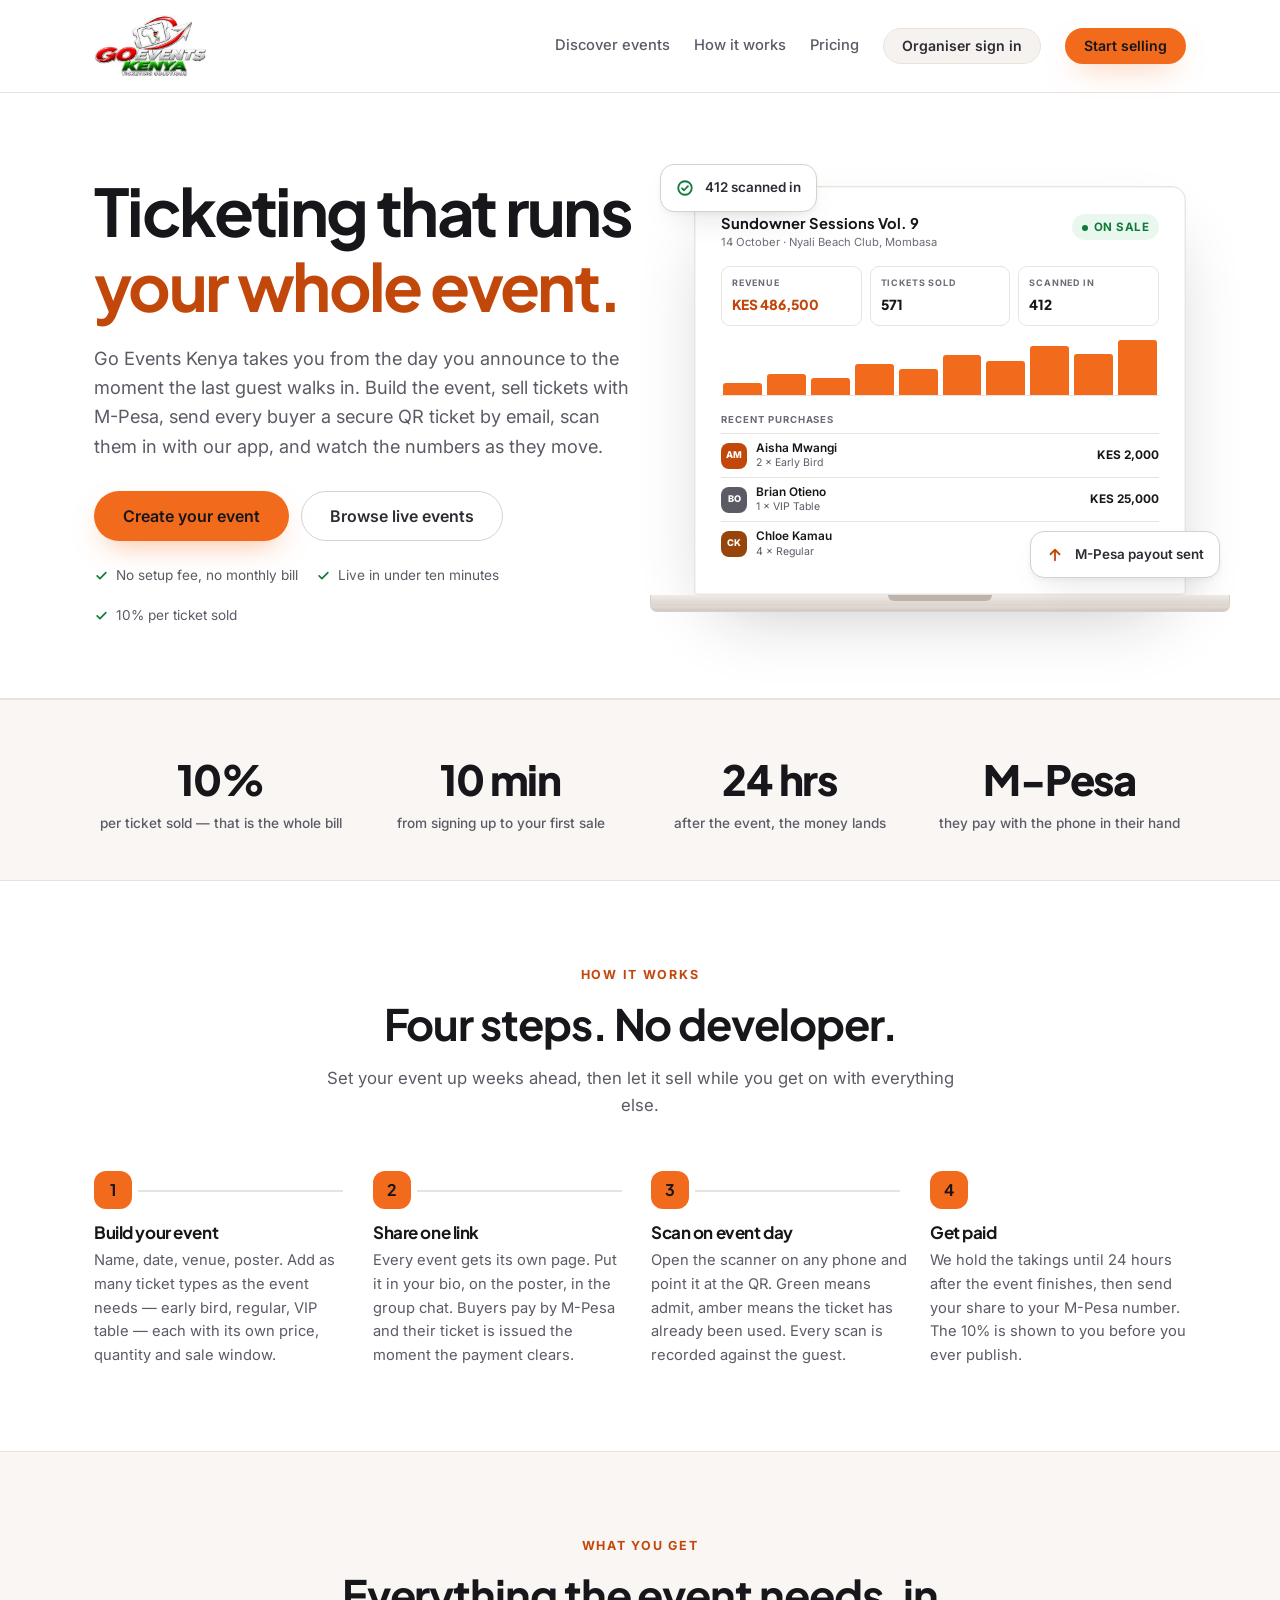
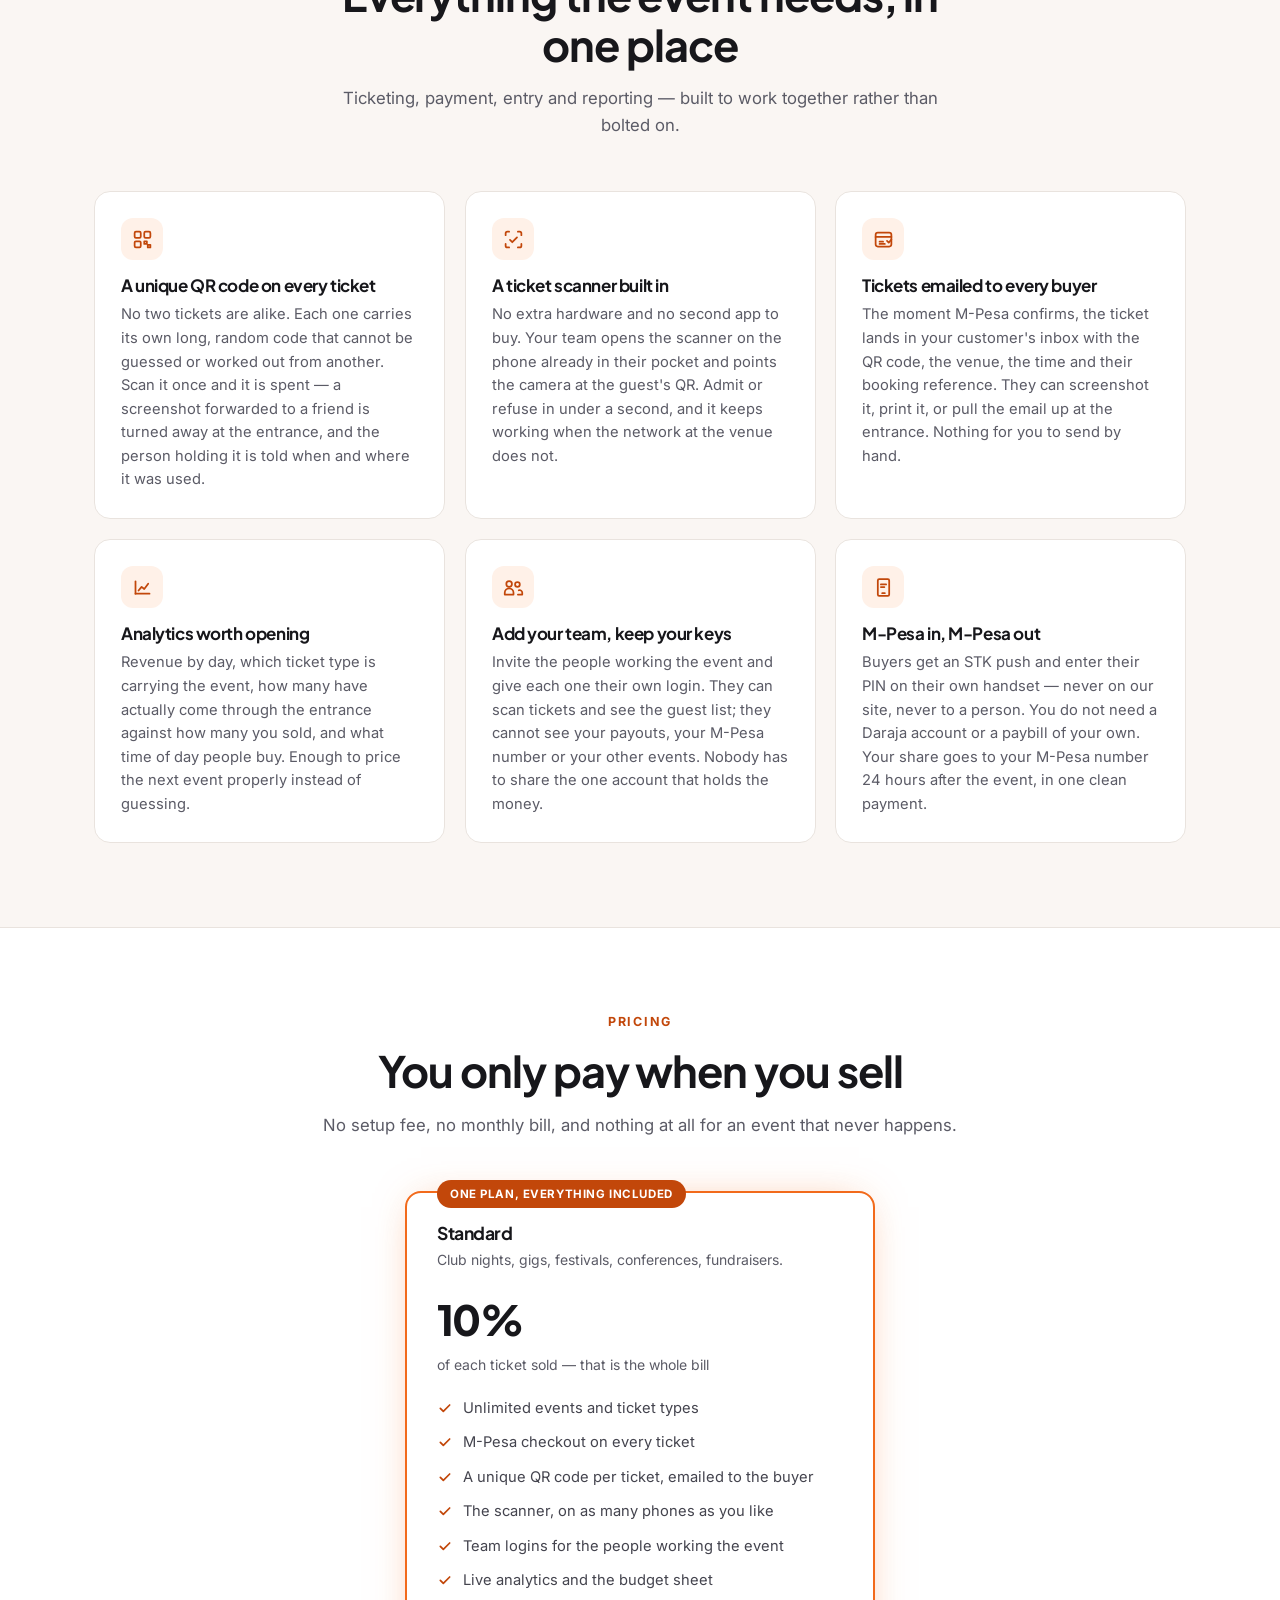
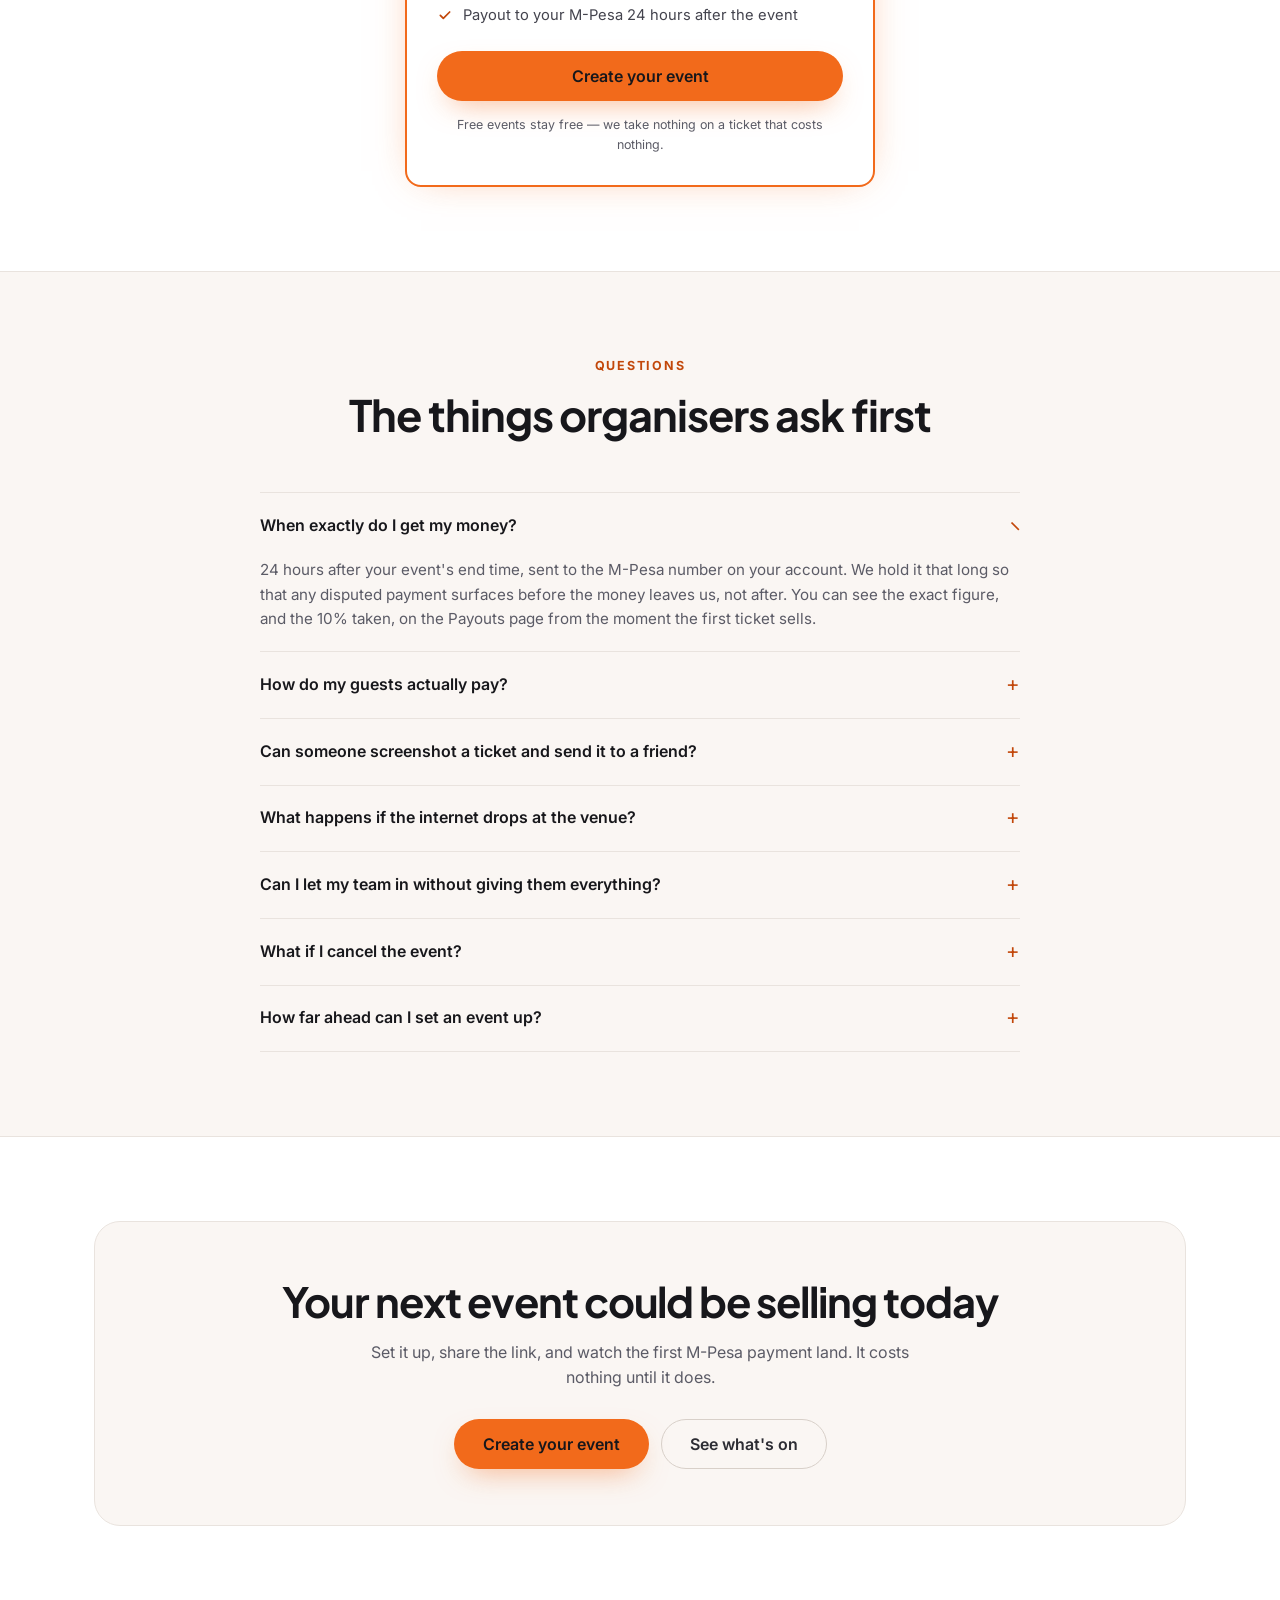
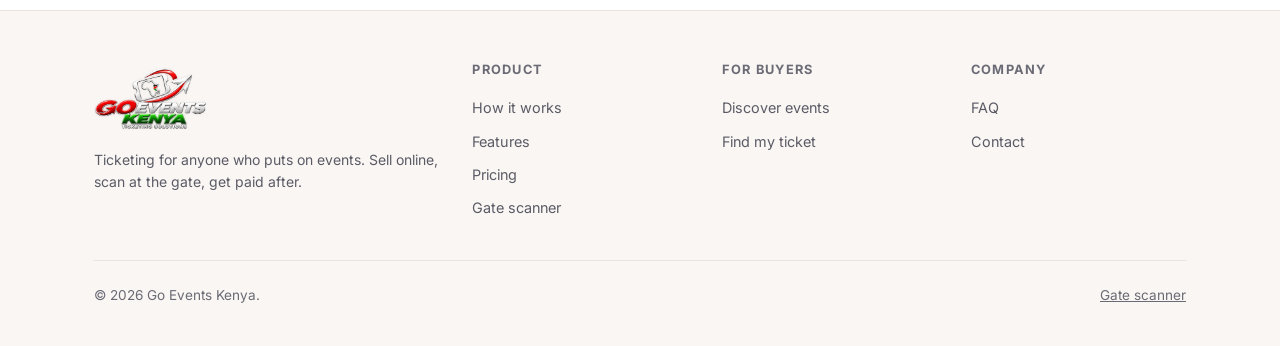
==== commit 45daab1b: "GoTVkenya" ====
--- a/index.html
+++ b/index.html
@@ -20,18 +20,17 @@
   <div class="wrap">
     <div class="hero-grid">
       <div>
-        <div class="eyebrow"><b>New</b> Payouts to your M-Pesa 24 hours after every event</div>
-        <h1 class="display">Ticketing that runs<br><span class="hl">your whole event.</span></h1>
-        <p class="lede">
+        <h1 class="display" data-reveal="up" data-delay="60">Ticketing that runs<br><span class="hl">your whole event.</span></h1>
+        <p class="lede" data-reveal="up" data-delay="140">
           Go Events Kenya takes you from the day you announce to the moment the last guest walks in.
           Build the event, sell tickets with M-Pesa, send every buyer a secure QR ticket by email,
           scan them in with our app, and watch the numbers as they move.
         </p>
-        <div class="hero-cta">
+        <div class="hero-cta" data-reveal="up" data-delay="220">
           <a class="btn btn-primary btn-lg" href="admin.html?signup=1">Create your event</a>
           <a class="btn btn-ghost btn-lg" href="discover.html">Browse live events</a>
         </div>
-        <div class="hero-note">
+        <div class="hero-note" data-reveal="up" data-delay="300">
           <span><svg width="15" height="15" viewBox="0 0 24 24" fill="none" stroke="#0f7a3a" stroke-width="2.6" stroke-linecap="round" stroke-linejoin="round"><path d="M5 12.5l4.5 4.5L19 7.5"/></svg> No setup fee, no monthly bill</span>
           <span><svg width="15" height="15" viewBox="0 0 24 24" fill="none" stroke="#0f7a3a" stroke-width="2.6" stroke-linecap="round" stroke-linejoin="round"><path d="M5 12.5l4.5 4.5L19 7.5"/></svg> Live in under ten minutes</span>
           <span><svg width="15" height="15" viewBox="0 0 24 24" fill="none" stroke="#0f7a3a" stroke-width="2.6" stroke-linecap="round" stroke-linejoin="round"><path d="M5 12.5l4.5 4.5L19 7.5"/></svg> 10% per ticket sold</span>
@@ -39,7 +38,7 @@
       </div>
 
       <!-- laptop showing the organiser dashboard -->
-      <div class="laptop-wrap">
+      <div class="laptop-wrap" data-reveal="in" data-delay="120">
         <div class="float-card tl">
           <svg width="18" height="18" viewBox="0 0 24 24" fill="none" stroke="#0f7a3a" stroke-width="2.4" stroke-linecap="round" stroke-linejoin="round"><circle cx="12" cy="12" r="9"/><path d="M8 12.4l2.7 2.6L16 9.5"/></svg>
           412 scanned in
@@ -61,9 +60,9 @@
               </div>
 
               <div class="ui-kpis">
-                <div class="ui-kpi"><div class="k">Revenue</div><div class="v">KES 486,500</div></div>
-                <div class="ui-kpi"><div class="k">Tickets sold</div><div class="v">571</div></div>
-                <div class="ui-kpi"><div class="k">Scanned in</div><div class="v">412</div></div>
+                <div class="ui-kpi"><div class="k">Revenue</div><div class="v" data-count>KES 486,500</div></div>
+                <div class="ui-kpi"><div class="k">Tickets sold</div><div class="v" data-count>571</div></div>
+                <div class="ui-kpi"><div class="k">Scanned in</div><div class="v" data-count>412</div></div>
               </div>
 
               <div class="ui-chart">
@@ -102,9 +101,9 @@
 <section class="tint" style="padding:46px 0">
   <div class="wrap">
     <div class="stats-strip">
-      <div><div class="n">10%</div><div class="l">per ticket sold — that is the whole bill</div></div>
-      <div><div class="n">10 min</div><div class="l">from signing up to your first sale</div></div>
-      <div><div class="n">24 hrs</div><div class="l">after the event, the money lands</div></div>
+      <div><div class="n" data-count>10%</div><div class="l">per ticket sold — that is the whole bill</div></div>
+      <div><div class="n" data-count>10 min</div><div class="l">from signing up to your first sale</div></div>
+      <div><div class="n" data-count>24 hrs</div><div class="l">after the event, the money lands</div></div>
       <div><div class="n">M-Pesa</div><div class="l">they pay with the phone in their hand</div></div>
     </div>
   </div>
@@ -113,7 +112,7 @@
 <!-- ============ how ============ -->
 <section id="how">
   <div class="wrap">
-    <div class="section-head">
+    <div class="section-head" data-reveal="up">
       <div class="kicker">How it works</div>
       <h2 class="title">Four steps. No developer.</h2>
       <p>Set your event up weeks ahead, then let it sell while you get on with everything else.</p>
@@ -146,7 +145,7 @@
 <!-- ============ features ============ -->
 <section class="tint" id="features">
   <div class="wrap">
-    <div class="section-head">
+    <div class="section-head" data-reveal="up">
       <div class="kicker">What you get</div>
       <h2 class="title">Everything the event needs, in one place</h2>
       <p>Ticketing, payment, entry and reporting — built to work together rather than bolted on.</p>
@@ -208,13 +207,13 @@
 <!-- ============ pricing ============ -->
 <section id="pricing">
   <div class="wrap">
-    <div class="section-head">
+    <div class="section-head" data-reveal="up">
       <div class="kicker">Pricing</div>
       <h2 class="title">You only pay when you sell</h2>
       <p>No setup fee, no monthly bill, and nothing at all for an event that never happens.</p>
     </div>
     <div class="price-grid one">
-      <div class="plan best">
+      <div data-reveal="up" class="plan best">
         <span class="tag">One plan, everything included</span>
         <h3>Standard</h3>
         <p class="small muted" style="margin:0">Club nights, gigs, festivals, conferences, fundraisers.</p>
@@ -239,7 +238,7 @@
 <!-- ============ faq ============ -->
 <section class="tint" id="faq">
   <div class="wrap">
-    <div class="section-head">
+    <div class="section-head" data-reveal="up">
       <div class="kicker">Questions</div>
       <h2 class="title">The things organisers ask first</h2>
     </div>
@@ -250,36 +249,36 @@
            that long so that any disputed payment surfaces before the money leaves us, not after. You can
            see the exact figure, and the 10% taken, on the Payouts page from the moment the first ticket sells.</p>
       </details>
-      <details>
+      <details data-reveal="up">
         <summary>How do my guests actually pay?</summary>
         <p>M-Pesa. They open your event link, choose their tickets, enter their number, and their phone
            buzzes with the payment request. They enter their PIN on their own handset — never on our site,
            and never to a person. Their ticket appears on screen and arrives by email the moment it clears.</p>
       </details>
-      <details>
+      <details data-reveal="up">
         <summary>Can someone screenshot a ticket and send it to a friend?</summary>
         <p>They can send it. It will not work twice. Every ticket carries its own long random code, and
            the first scan spends it — whoever presents it second gets an amber screen showing when and
            where it was already used.</p>
       </details>
-      <details>
+      <details data-reveal="up">
         <summary>What happens if the internet drops at the venue?</summary>
         <p>The scanner keeps working. It already holds the list of valid tickets, so it can admit guests
            and record the scans, then sync when signal returns. The one thing it cannot do offline is catch
            a ticket scanned on a different phone in the same dead spot.</p>
       </details>
-      <details>
+      <details data-reveal="up">
         <summary>Can I let my team in without giving them everything?</summary>
         <p>Yes. Each person you invite gets their own login. They see the guest list and the scanner and
            nothing else — not your payouts, not your M-Pesa number, not the events you have not announced yet.</p>
       </details>
-      <details>
+      <details data-reveal="up">
         <summary>What if I cancel the event?</summary>
         <p>Refund everyone from the dashboard in one action, straight back to the M-Pesa numbers they paid
            from. You are not charged our 10% on a refunded ticket — Safaricom's own transaction fee is the
            only thing that does not come back.</p>
       </details>
-      <details>
+      <details data-reveal="up">
         <summary>How far ahead can I set an event up?</summary>
         <p>As far ahead as you like. Build it, save it as a draft, and publish when you are ready to
            announce. Tickets can go on sale months out, and you can add or close ticket types at any point
@@ -292,7 +291,7 @@
 <!-- ============ cta ============ -->
 <section>
   <div class="wrap">
-    <div class="band">
+    <div class="band" data-reveal="in">
       <h2>Your next event could be selling today</h2>
       <p>Set it up, share the link, and watch the first M-Pesa payment land. It costs nothing until it does.</p>
       <div style="display:flex;gap:12px;justify-content:center;flex-wrap:wrap">
@@ -309,6 +308,12 @@
 <script src="assets/js/config.js"></script>
 <script src="assets/js/store.js"></script>
 <script src="assets/js/common.js"></script>
-<script>UI.header("home"); UI.footer();</script>
+<script>
+  UI.header("home");
+  UI.footer();
+  /* the four steps, the six feature cards and the stats arrive one by one */
+  UI.stagger(".steps, .cards, .stats-strip", 80);
+  UI.animate();
+</script>
 </body>
 </html>
--- a/assets/css/style.css
+++ b/assets/css/style.css
@@ -117,15 +117,9 @@
 @media(max-width:860px){ .nav .hide-sm{display:none} .site-head .wrap{gap:14px;height:74px} .logo img{height:46px} }
 
 /* ---------- hero ---------- */
-.hero{position:relative;overflow:hidden;padding:80px 0 72px}
-.hero::before{
-  content:"";position:absolute;inset:-45% 45% auto -25%;height:820px;
-  background:radial-gradient(closest-side, rgba(242,106,27,.22), transparent 70%);pointer-events:none;
-}
-.hero::after{
-  content:"";position:absolute;inset:-15% -30% auto 52%;height:700px;
-  background:radial-gradient(closest-side, rgba(242,106,27,.12), transparent 70%);pointer-events:none;
-}
+/* No decorative washes. A ticketing product is trusted with money, and a
+   clean white banner says that better than a coloured glow does. */
+.hero{position:relative;padding:80px 0 72px;border-bottom:1px solid var(--line)}
 .hero .wrap{position:relative}
 .hero-grid{display:grid;gap:56px;grid-template-columns:1.05fr .95fr;align-items:center}
 @media(max-width:940px){ .hero-grid{grid-template-columns:1fr;gap:44px} .hero{padding:52px 0 52px} }
@@ -137,10 +131,7 @@
 }
 .eyebrow b{background:var(--orange-deep);color:#fff;border-radius:999px;padding:3px 9px;font-size:.72rem;letter-spacing:.04em;text-transform:uppercase}
 h1.display{font-size:clamp(2.4rem,5.4vw,4.1rem);letter-spacing:-.04em;margin-bottom:20px}
-h1.display .hl{
-  background:linear-gradient(100deg,var(--orange-ink) 0%, var(--orange) 55%, #f59331 100%);
-  -webkit-background-clip:text;background-clip:text;color:transparent;white-space:nowrap;
-}
+h1.display .hl{color:var(--orange-ink);white-space:nowrap}
 .lede{font-size:1.14rem;color:var(--muted);max-width:30em;margin-bottom:30px}
 .hero-cta{display:flex;gap:12px;flex-wrap:wrap;align-items:center}
 .hero-note{display:flex;gap:18px;flex-wrap:wrap;margin-top:24px;font-size:.85rem;color:var(--muted)}
@@ -288,13 +279,10 @@
 
 /* cta band */
 .band{
-  background:linear-gradient(140deg,#fff3ea,#ffffff 55%,#fdf0e6);border:1px solid var(--line);
+  background:var(--bg-2);border:1px solid var(--line);
   border-radius:26px;padding:56px 44px;text-align:center;position:relative;overflow:hidden;
 }
-.band::before{
-  content:"";position:absolute;inset:auto -10% -65% 25%;height:440px;
-  background:radial-gradient(closest-side, rgba(242,106,27,.3), transparent 70%);
-}
+
 .band > *{position:relative}
 .band h2{font-size:clamp(1.8rem,3.4vw,2.6rem);margin-bottom:14px}
 .band p{color:var(--muted);max-width:34em;margin:0 auto 28px}
@@ -408,8 +396,8 @@
 tbody tr:hover{background:var(--card-2)}
 
 /* ---------- organiser shell ---------- */
-.app{display:grid;grid-template-columns:252px 1fr;min-height:100vh}
-@media(max-width:900px){ .app{grid-template-columns:1fr} }
+.app{display:grid;grid-template-columns:252px minmax(0,1fr);min-height:100vh}
+@media(max-width:900px){ .app{grid-template-columns:minmax(0,1fr)} }
 .side{
   background:var(--bg-2);border-right:1px solid var(--line);padding:22px 16px;
   display:flex;flex-direction:column;gap:22px;position:sticky;top:0;height:100vh;
@@ -456,6 +444,193 @@
 .bar-row .vl{width:92px;text-align:right;font-size:.85rem;font-weight:600;flex:none}
 
 [hidden]{display:none !important}
+
+.ev-title{font-size:clamp(1.8rem,3.6vw,2.6rem);margin-bottom:10px}
+.ev-tagline{font-size:1.05rem;margin:0 0 26px}
+.buy-head{font-size:1.05rem;margin-bottom:10px}
+.panel-title{font-size:1.25rem;margin-bottom:5px}
+.ph-lg{font-size:4rem}
+
+/* the inner pages share one wrapper, so the phone rules can reach it */
+.page{padding:44px 0 84px}
+.ev-facts{display:grid;gap:18px;grid-template-columns:repeat(auto-fit,minmax(170px,1fr))}
+
+.ev-cols{display:grid;gap:34px;grid-template-columns:1.25fr .95fr;align-items:start}
+.ev-hero{border-radius:var(--radius);aspect-ratio:16/9;margin-bottom:26px}
+.ev-chips{display:flex;gap:9px;flex-wrap:wrap;align-items:center;margin-bottom:14px}
+
+/* the bar that follows a thumb up the page */
+.buy-bar{
+  position:fixed;left:0;right:0;bottom:0;z-index:120;display:none;
+  align-items:center;gap:12px;padding:10px 16px calc(10px + env(safe-area-inset-bottom));
+  background:rgba(255,255,255,.96);backdrop-filter:blur(10px);
+  border-top:1px solid var(--line);box-shadow:0 -8px 24px -14px rgba(23,23,27,.3);
+}
+.buy-bar .bb-price{flex:1;min-width:0;font-weight:700;font-size:.95rem;color:var(--ink)}
+.buy-bar .btn{flex:none;min-height:46px}
+
+/* ============================================================
+   Motion
+
+   Everything moves in the same two ways: it rises a little as it
+   arrives, and it lifts a little when you point at it. Distances
+   are small and the timing is short, because on a page about money
+   movement should feel like responsiveness, not decoration.
+   ============================================================ */
+[data-reveal]{
+  opacity:0;
+  transition:opacity .55s cubic-bezier(.22,.8,.3,1), transform .55s cubic-bezier(.22,.8,.3,1);
+  will-change:opacity, transform;
+}
+[data-reveal="up"]   {transform:translateY(18px)}
+/* a sideways start can push a wide element past the page edge, so it only
+   applies where there is room for it to come from */
+[data-reveal="left"] {transform:translateX(-22px)}
+[data-reveal="right"]{transform:translateX(22px)}
+@media(max-width:900px){
+  [data-reveal="left"],[data-reveal="right"]{transform:translateY(18px)}
+}
+[data-reveal="in"]   {transform:scale(.96)}
+[data-reveal].shown  {opacity:1;transform:none}
+
+/* hover: a card notices the cursor */
+.card,.plan,.ev-card,.float-card{
+  transition:transform .25s cubic-bezier(.22,.8,.3,1), box-shadow .25s, border-color .2s;
+}
+@media(hover:hover){
+  .card:hover,.plan:hover{transform:translateY(-4px);box-shadow:var(--shadow);border-color:var(--line-2)}
+  .ev-card:hover{transform:translateY(-5px);box-shadow:var(--shadow-lg)}
+  .ev-card:hover .ev-img img{transform:scale(1.04)}
+  .btn-primary:hover:not(:disabled){transform:translateY(-1px)}
+  .side-nav button:hover{transform:translateX(2px)}
+  .logo:hover img{transform:scale(1.03)}
+}
+.ev-img img,.logo img{transition:transform .4s cubic-bezier(.22,.8,.3,1)}
+.btn{transition:background .18s, color .18s, border-color .18s, box-shadow .22s, transform .12s}
+.btn:active:not(:disabled){transform:translateY(1px) scale(.99)}
+.chip,.seg button,.qty button{transition:all .18s}
+
+/* the step numbers draw a line between themselves */
+.step{position:relative}
+.step::after{
+  content:"";position:absolute;left:44px;top:19px;height:2px;width:0;background:var(--line);
+  transition:width .6s .25s cubic-bezier(.22,.8,.3,1);
+}
+.step.shown::after{width:calc(100% - 52px)}
+.steps .step:last-child::after{display:none}
+@media(max-width:640px){ .step::after{display:none} }
+
+/* the mock dashboard comes alive as it scrolls in */
+.ui-chart span{transform-origin:bottom;transform:scaleY(0);transition:transform .6s cubic-bezier(.22,.8,.3,1)}
+.laptop-wrap.shown .ui-chart span{transform:scaleY(1)}
+.laptop-wrap.shown .ui-chart span:nth-child(1){transition-delay:.05s}
+.laptop-wrap.shown .ui-chart span:nth-child(2){transition-delay:.1s}
+.laptop-wrap.shown .ui-chart span:nth-child(3){transition-delay:.15s}
+.laptop-wrap.shown .ui-chart span:nth-child(4){transition-delay:.2s}
+.laptop-wrap.shown .ui-chart span:nth-child(5){transition-delay:.25s}
+.laptop-wrap.shown .ui-chart span:nth-child(6){transition-delay:.3s}
+.laptop-wrap.shown .ui-chart span:nth-child(7){transition-delay:.35s}
+.laptop-wrap.shown .ui-chart span:nth-child(8){transition-delay:.4s}
+.laptop-wrap.shown .ui-chart span:nth-child(9){transition-delay:.45s}
+.laptop-wrap.shown .ui-chart span:nth-child(10){transition-delay:.5s}
+
+.ui-row{opacity:0;transform:translateY(8px);transition:opacity .45s, transform .45s}
+.laptop-wrap.shown .ui-row{opacity:1;transform:none}
+.laptop-wrap.shown .ui-row:nth-of-type(1){transition-delay:.45s}
+.laptop-wrap.shown .ui-row:nth-of-type(2){transition-delay:.58s}
+.laptop-wrap.shown .ui-row:nth-of-type(3){transition-delay:.71s}
+
+/* the two cards that float beside it drift in last, then breathe */
+.float-card{opacity:0;transform:translateY(10px) scale(.96);transition:opacity .5s, transform .5s}
+.laptop-wrap.shown .float-card{opacity:1;transform:none}
+.laptop-wrap.shown .float-card.tl{transition-delay:.7s;animation:drift 5.5s 1.3s ease-in-out infinite}
+.laptop-wrap.shown .float-card.br{transition-delay:.85s;animation:drift 6.5s 1.7s ease-in-out infinite reverse}
+@keyframes drift{0%,100%{translate:0 0}50%{translate:0 -7px}}
+
+/* the badge on a live event has a slow pulse, so "on sale" reads as now */
+.badge.live::before{
+  content:"";width:6px;height:6px;border-radius:99px;background:currentColor;
+  display:inline-block;margin-right:6px;vertical-align:middle;
+  animation:pulse 2.4s ease-in-out infinite;
+}
+@keyframes pulse{0%,100%{opacity:1}50%{opacity:.25}}
+
+/* spinners, toasts and modals */
+#toast{transition:transform .32s cubic-bezier(.2,.9,.3,1), opacity .2s}
+.backdrop{animation:fade .18s ease-out both}
+.modal{animation:riseIn .28s cubic-bezier(.22,.9,.3,1) both}
+@keyframes fade{from{opacity:0}to{opacity:1}}
+@keyframes riseIn{from{opacity:0;transform:translateY(14px) scale(.985)}to{opacity:1;transform:none}}
+@media(max-width:640px){
+  .modal{animation:sheetUp .3s cubic-bezier(.22,.9,.3,1) both}
+  @keyframes sheetUp{from{transform:translateY(100%)}to{transform:none}}
+}
+
+/* the FAQ opens rather than snaps */
+.faq summary::after{transition:transform .25s}
+.faq details[open] summary::after{transform:rotate(45deg)}
+.faq details[open] > *:not(summary){animation:fadeDown .3s ease-out both}
+@keyframes fadeDown{from{opacity:0;transform:translateY(-6px)}to{opacity:1;transform:none}}
+
+/* nothing above happens if the machine was asked to keep still */
+@media(prefers-reduced-motion:reduce){
+  *,*::before,*::after{
+    animation-duration:.001ms !important;animation-iteration-count:1 !important;
+    transition-duration:.001ms !important;scroll-behavior:auto !important;
+  }
+  [data-reveal]{opacity:1 !important;transform:none !important}
+  .ui-chart span{transform:scaleY(1) !important}
+  .ui-row,.float-card{opacity:1 !important;transform:none !important}
+}
+
+/* the "we're looking at it" mark on the waiting screen */
+.await-mark{display:grid;place-items:center;margin:0 0 14px}
+.await-mark > span{
+  width:54px;height:54px;border-radius:999px;background:var(--orange-soft);
+  border:2px solid var(--orange);position:relative;display:block;
+}
+.await-mark > span::after{
+  content:"";position:absolute;inset:-2px;border-radius:999px;
+  border:2px solid var(--orange);opacity:.55;
+  animation:ripple 2s ease-out infinite;
+}
+@keyframes ripple{0%{transform:scale(1);opacity:.55}100%{transform:scale(1.55);opacity:0}}
+@media(prefers-reduced-motion:reduce){ .await-mark > span::after{animation:none;opacity:0} }
+
+/* ---------- checkout steps ---------- */
+.steps-dots{display:flex;gap:6px;margin-top:7px}
+.steps-dots i{width:22px;height:4px;border-radius:99px;background:var(--line-2);transition:background .2s}
+.steps-dots i.on{background:var(--orange)}
+
+.sent-note{
+  display:flex;gap:12px;align-items:center;background:var(--orange-soft);border:1px solid #f6cdb0;
+  border-radius:var(--radius-sm);padding:14px 16px;margin-bottom:20px;color:var(--ink);
+  font-size:.92rem;line-height:1.45;
+}
+.sent-note svg{color:var(--orange-ink)}
+.sent-note b{word-break:break-all}
+
+.otp-input{
+  font-family:ui-monospace,'SF Mono',Menlo,Consolas,monospace;
+  font-size:1.6rem !important;font-weight:700;letter-spacing:.42em;text-align:center;
+  padding:14px 10px 14px 20px;          /* the extra left pad centres the tracked text */
+}
+.otp-input::placeholder{color:var(--line-2);letter-spacing:.42em}
+
+/* ---------- you're all set ---------- */
+.all-set{
+  text-align:center;background:var(--card);border:1px solid var(--line);border-radius:var(--radius);
+  padding:30px 24px;margin-bottom:22px;box-shadow:var(--shadow);
+}
+.all-set .tick{
+  width:62px;height:62px;border-radius:999px;background:var(--green-soft);color:var(--green);
+  display:grid;place-items:center;margin:0 auto 14px;
+  animation:pop .45s cubic-bezier(.2,1.5,.4,1) both;
+}
+.all-set h2{font-size:1.6rem;margin-bottom:6px}
+.all-set p{margin:0;color:var(--text-2);font-size:.96rem;line-height:1.55}
+@keyframes pop{from{transform:scale(.3);opacity:0}to{transform:scale(1);opacity:1}}
+@media(prefers-reduced-motion:reduce){ .all-set .tick{animation:none} }
 
 /* ---------- picture upload ---------- */
 .upload{display:flex;gap:16px;align-items:center;flex-wrap:wrap}
@@ -580,7 +755,7 @@
 .auth-wrap{min-height:100vh;display:grid;place-items:center;padding:24px;background:var(--bg);position:relative;overflow:hidden}
 .auth-wrap::before{
   content:"";position:absolute;inset:-30% 30% auto -20%;height:700px;
-  background:radial-gradient(closest-side, rgba(242,106,27,.18), transparent 70%);
+  background:none;
 }
 .auth-card{background:var(--card);border:1px solid var(--line);border-radius:22px;box-shadow:var(--shadow-lg);padding:34px;width:100%;max-width:420px;position:relative}
 .auth-card h2{font-size:1.5rem;margin-bottom:6px}
@@ -589,96 +764,173 @@
 
 /* ============================================================
    Phones
-   The site is used standing at a gate, one-handed, on a small
-   screen in daylight. Everything below is for that.
+
+   A 390px screen is not a small desktop. Desktop spacing and type
+   here means three swipes to reach a button. So on a phone the
+   scale comes DOWN — tighter sections, smaller headings, less
+   padding — while the things a thumb has to hit stay big.
    ============================================================ */
 @media(max-width:640px){
-  /* a comfortable gutter, and never a sideways scroll */
-  html,body{overflow-x:hidden}
-  .wrap,.wrap-sm{padding:0 16px}
-
-  h1{font-size:clamp(1.6rem,7vw,2rem)}
-  h2{font-size:clamp(1.35rem,6vw,1.7rem)}
-  .section-head p,.hero p{font-size:1rem}
-
-  /* anything you tap is at least 44px tall */
-  .btn{min-height:46px;padding:12px 18px}
-  .btn-sm{min-height:40px;padding:10px 15px}
+  body{font-size:15px;line-height:1.55}
+  .wrap,.wrap-sm{padding:0 18px}
+
+  /* type: one step down across the board */
+  h1{font-size:1.65rem;line-height:1.2}
+  h2{font-size:1.3rem}
+  h3{font-size:1.05rem}
+  h4{font-size:.95rem}
+  .ev-title{font-size:1.5rem;margin-bottom:6px}
+  .ev-tagline{font-size:.95rem;margin:0 0 18px}
+  .buy-head,.panel-title{font-size:1.05rem}
+  .ph-lg{font-size:2.6rem}
+  .small{font-size:.85rem}
+  .tiny{font-size:.76rem}
+
+  /* space: roughly half of the desktop rhythm */
+  section{padding:40px 0}
+  .hero{padding:30px 0 34px}
+  .section-head{margin-bottom:24px}
+  .section-head p{font-size:.95rem}
+  .panel{padding:16px 15px;border-radius:14px}
+  .panel + .panel{margin-top:12px}
+  .panel-head{margin-bottom:12px}
+
+  /* header: a logo and one action, not a banner */
+  .site-head .wrap{height:60px;gap:12px}
+  .logo img,.site-head .logo img{height:34px}
+  .nav{gap:8px}
+  .nav a.btn{font-size:.82rem;padding:10px 15px;min-height:42px}
+
+  /* thumbs still get big targets */
+  .btn{min-height:46px;padding:12px 18px;font-size:.9rem}
+  .btn-sm{min-height:40px;padding:9px 14px;font-size:.82rem}
+  .btn-lg{font-size:.95rem;padding:14px 20px}
   .btn-block,.btn-lg{width:100%}
   .icon-btn{width:40px;height:40px}
-  .side-nav button{padding:13px 12px}
-  input,select,textarea{min-height:46px}
-
-  /* stacked buttons, full width, so nothing is a thumb-stretch */
-  .hero-cta,.band > div,.app-head{flex-direction:column;align-items:stretch}
-  .hero-cta .btn,.band .btn,.app-head .btn{width:100%}
-  .app-head{gap:12px}
-
-  .hero{padding:34px 0 40px}
-  .stats-strip{gap:18px;grid-template-columns:1fr 1fr}
-  .steps,.cards,.price-grid{grid-template-columns:1fr}
-  .foot-grid{grid-template-columns:1fr;gap:26px}
-
-  /* the dashboard: one column, and the tab strip scrolls across the top */
-  .side{flex-direction:row;flex-wrap:wrap;gap:14px;padding:14px 16px;align-items:center}
-  .side .logo img{height:40px}
+  input,select,textarea{min-height:46px;padding:11px 13px}
+  .field{margin-bottom:13px}
+  .field label{font-size:.8rem;margin-bottom:5px}
+  .chip{min-height:40px;padding:9px 14px;display:inline-flex;align-items:center;font-size:.82rem}
+  .qty button{width:42px;height:42px;font-size:1.15rem}
+  .search-bar{padding:6px 14px;min-height:46px}
+  .search-bar input{font-size:16px}
+  .back-link{display:inline-flex;align-items:center;min-height:40px}
+
+  /* one column everywhere it matters */
+  .hero-cta,.band > div{flex-direction:column;align-items:stretch}
+  .hero-cta .btn,.band .btn{width:100%}
+  .app-head{flex-direction:column;align-items:stretch;gap:10px}
+  .app-head .btn{width:100%}
+  .app-head h1{font-size:1.45rem}
+  .steps,.cards,.price-grid{grid-template-columns:minmax(0,1fr);gap:14px}
+  .stats-strip{gap:20px;grid-template-columns:repeat(2,minmax(0,1fr))}
+  .foot-grid{grid-template-columns:minmax(0,1fr);gap:22px}
+  .row-2{grid-template-columns:minmax(0,1fr);gap:0}
+
+  /* the event page */
+  .page{padding:16px 0 36px}
+  .ev-cols{grid-template-columns:minmax(0,1fr) !important;gap:16px}
+  #buyBox{position:static !important;top:auto !important}
+  /* a shorter banner: generated art earns less room than a real poster */
+  .ev-hero{aspect-ratio:2.1/1;border-radius:14px;margin-bottom:16px}
+  .ph-lg{font-size:2.2rem}
+  .ev-chips{gap:7px;margin-bottom:10px}
+  .badge,.by-org{font-size:.72rem;padding:4px 9px}
+  .by-org{padding:3px 10px 3px 3px}
+  .by-org img,.by-org i{width:20px;height:20px}
+  .ev-facts{gap:11px}
+  .back-link{margin-bottom:8px !important}
+
+  .buy-bar{display:flex}
+  body.has-buy-bar{padding-bottom:78px}
+
+  /* the dashboard: tabs across the top, one column below */
+  .app-main,.side{min-width:0}
+  .side{
+    flex-direction:row;flex-wrap:wrap;gap:10px;padding:10px 16px 8px;align-items:center;
+    position:sticky;top:0;z-index:60;background:var(--bg-2);border-bottom:1px solid var(--line);
+  }
+  .side > *{min-width:0}
+  .side .logo{flex:none;margin-right:auto}
+  /* who you are is already in the page heading — the row is worth more */
+  .side .org-pill{display:none}
+  .side .logo img{height:32px}
   .side-nav{
     flex-direction:row;order:3;width:100%;gap:6px;
     overflow-x:auto;-webkit-overflow-scrolling:touch;scrollbar-width:none;
-    padding-bottom:2px;
+    padding:2px 16px 4px;margin:0 -16px;
+    /* a soft edge, so it reads as "there is more this way" */
+    -webkit-mask-image:linear-gradient(90deg,#000 88%,transparent);
+            mask-image:linear-gradient(90deg,#000 88%,transparent);
   }
   .side-nav::-webkit-scrollbar{display:none}
-  .side-nav button{flex:none;white-space:nowrap}
+  /* the base rule stretches each button to the sidebar width; across the top
+     they size to their own label instead, and the strip scrolls */
+  .side-nav button{
+    flex:none;width:auto;white-space:nowrap;padding:10px 14px;
+    font-size:.86rem;min-height:42px;border-radius:99px;
+  }
   .side-nav button svg{display:none}
-  .side-foot{margin:0;flex-direction:row;gap:8px;order:2}
-  .side-foot .btn{width:auto;min-height:40px;padding:9px 14px;font-size:.82rem}
-  .org-pill{flex:1;min-width:0}
-
-  .kpis{grid-template-columns:1fr 1fr;gap:11px}
-  .kpi{padding:14px 15px}
-  .kpi .v{font-size:1.15rem}
-  .panel{padding:18px 16px}
-
-  /* a wide table scrolls on its own rather than stretching the page */
-  .table-wrap{overflow-x:auto;-webkit-overflow-scrolling:touch}
+  .side-foot{margin:0;flex-direction:row;gap:8px;order:1;flex:none}
+  .side-foot .btn{width:auto;min-height:42px;padding:9px 13px;font-size:.78rem}
+  .org-pill .nm,.org-pill .sb{overflow:hidden;text-overflow:ellipsis;white-space:nowrap}
+  .app-main{padding:18px 16px 44px}
+  .kpis{grid-template-columns:repeat(2,minmax(0,1fr));gap:10px;margin-bottom:18px}
+  .kpi{padding:13px 14px}
+  .kpi .v{font-size:1.1rem}
+  .kpi .k{font-size:.66rem}
+
+  .table-wrap{overflow-x:auto;-webkit-overflow-scrolling:touch;margin:0 -15px;padding:0 15px}
+  .panel > div[style*="align-items:flex-end"]{min-width:0}
+  .bar-row .nm{width:84px}
+  .bar-row .vl{width:78px}
   .table-wrap table{min-width:560px}
 
-  /* the event page: details first, the buy box under them */
-  #cols{grid-template-columns:1fr !important;gap:22px}
-  #buyBox{position:static !important;top:auto !important}
-
-  .modal{max-width:100%;border-radius:16px}
-  .backdrop{padding:12px 10px}
-  .modal-head,.modal-body,.modal-foot{padding-left:16px;padding-right:16px}
-  .modal-foot{flex-direction:column-reverse}
+  /* modals sit at the bottom, the way a phone expects */
+  .backdrop{padding:0;align-items:flex-end}
+  .modal{
+    max-width:100%;border-radius:20px 20px 0 0;margin:0;
+    max-height:92vh;display:flex;flex-direction:column;
+  }
+  .modal-head{padding:16px 18px 14px}
+  .modal-head h3{font-size:1.15rem}
+  .modal-body{padding:16px 18px;overflow-y:auto;-webkit-overflow-scrolling:touch}
+  .modal-foot{
+    padding:12px 18px calc(12px + env(safe-area-inset-bottom));
+    flex-direction:column-reverse;gap:8px;border-radius:0;
+  }
   .modal-foot .btn{width:100%}
-
-  /* the odd controls that aren't .btn still have to be thumb-sized */
-  .chip{min-height:42px;padding:10px 16px;display:inline-flex;align-items:center}
-  .qty button{width:44px;height:44px;font-size:1.2rem}
-  .search-bar{padding:8px 16px;min-height:48px}
-  .search-bar input{font-size:16px}
-  .back-link,.small-link{display:inline-flex;align-items:center;min-height:42px}
-
+  .modal-foot .btn-soft{background:none;border:none;min-height:40px}
+
+  .sent-note{padding:12px 14px;margin-bottom:16px;font-size:.88rem;gap:10px}
+  .otp-input{font-size:1.4rem !important;letter-spacing:.34em;padding:12px 8px 12px 16px}
   .upload{gap:12px}
-  .upload-pv{width:88px;height:88px}
-
-  .qr{width:min(74vw,220px);height:min(74vw,220px)}
-  .stub-mid{flex-direction:column;align-items:center;text-align:center}
+  .upload-pv{width:80px;height:80px}
+
+  /* the ticket */
+  .all-set{padding:22px 18px;margin-bottom:16px}
+  .all-set .tick{width:52px;height:52px;margin-bottom:10px}
+  .all-set h2{font-size:1.35rem}
+  .all-set p{font-size:.9rem}
+  .qr{width:min(70vw,240px);height:min(70vw,240px)}
+  .stub-mid{flex-direction:column;align-items:center;text-align:center;gap:14px;padding:18px}
+  .stub-top{padding:16px 18px}
   .stub-info{width:100%}
 
-  #toast{left:16px;right:16px;bottom:16px;transform:translateY(150%);max-width:none}
+  #toast{left:16px;right:16px;bottom:16px;transform:translateY(160%);max-width:none}
   #toast.show{transform:translateY(0)}
 }
 
-@media(max-width:400px){
-  .stats-strip,.kpis{grid-template-columns:1fr}
+@media(max-width:380px){
+  .stats-strip,.kpis{grid-template-columns:minmax(0,1fr)}
+  .wrap,.wrap-sm{padding:0 14px}
 }
 
 /* a phone held sideways at the gate */
 @media(max-height:520px) and (orientation:landscape){
-  .hero{padding:26px 0}
+  .hero{padding:24px 0}
   .side{position:static;height:auto}
+  .modal{max-height:96vh}
 }
 
 @media print{
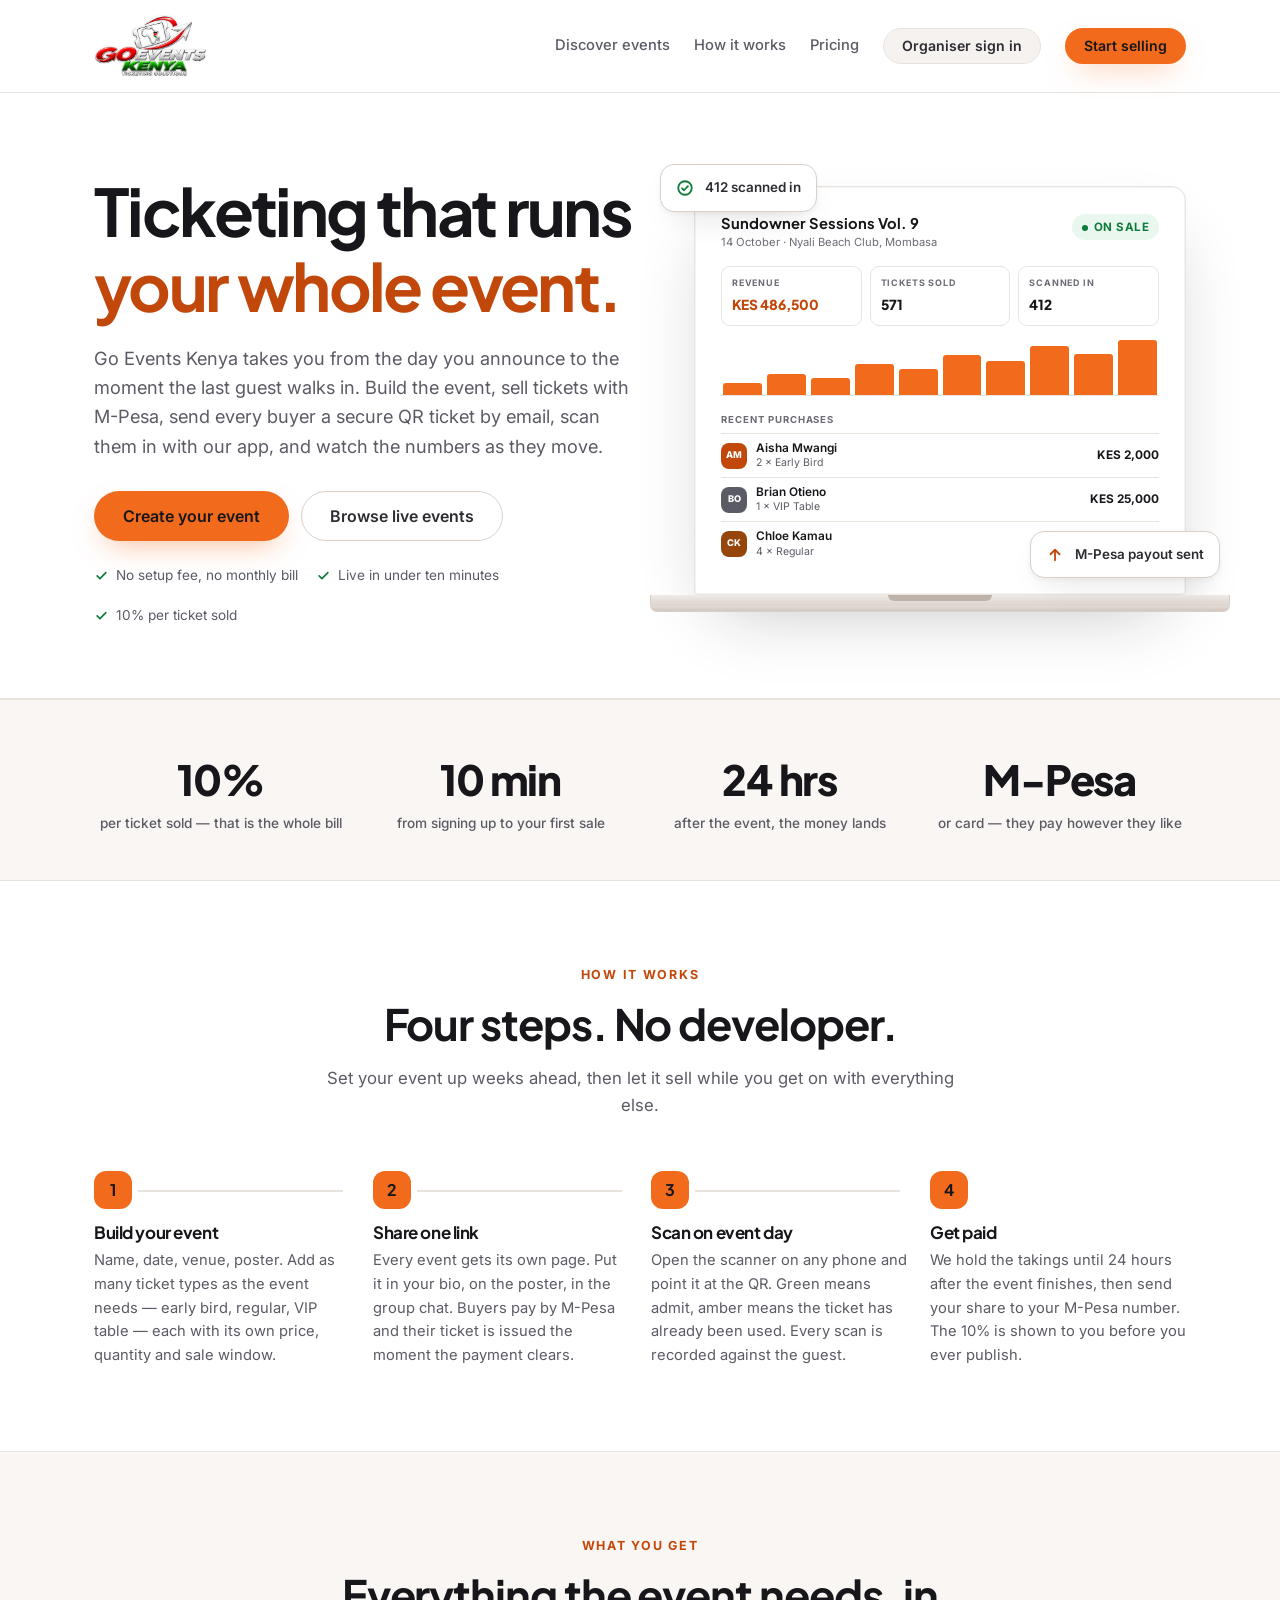
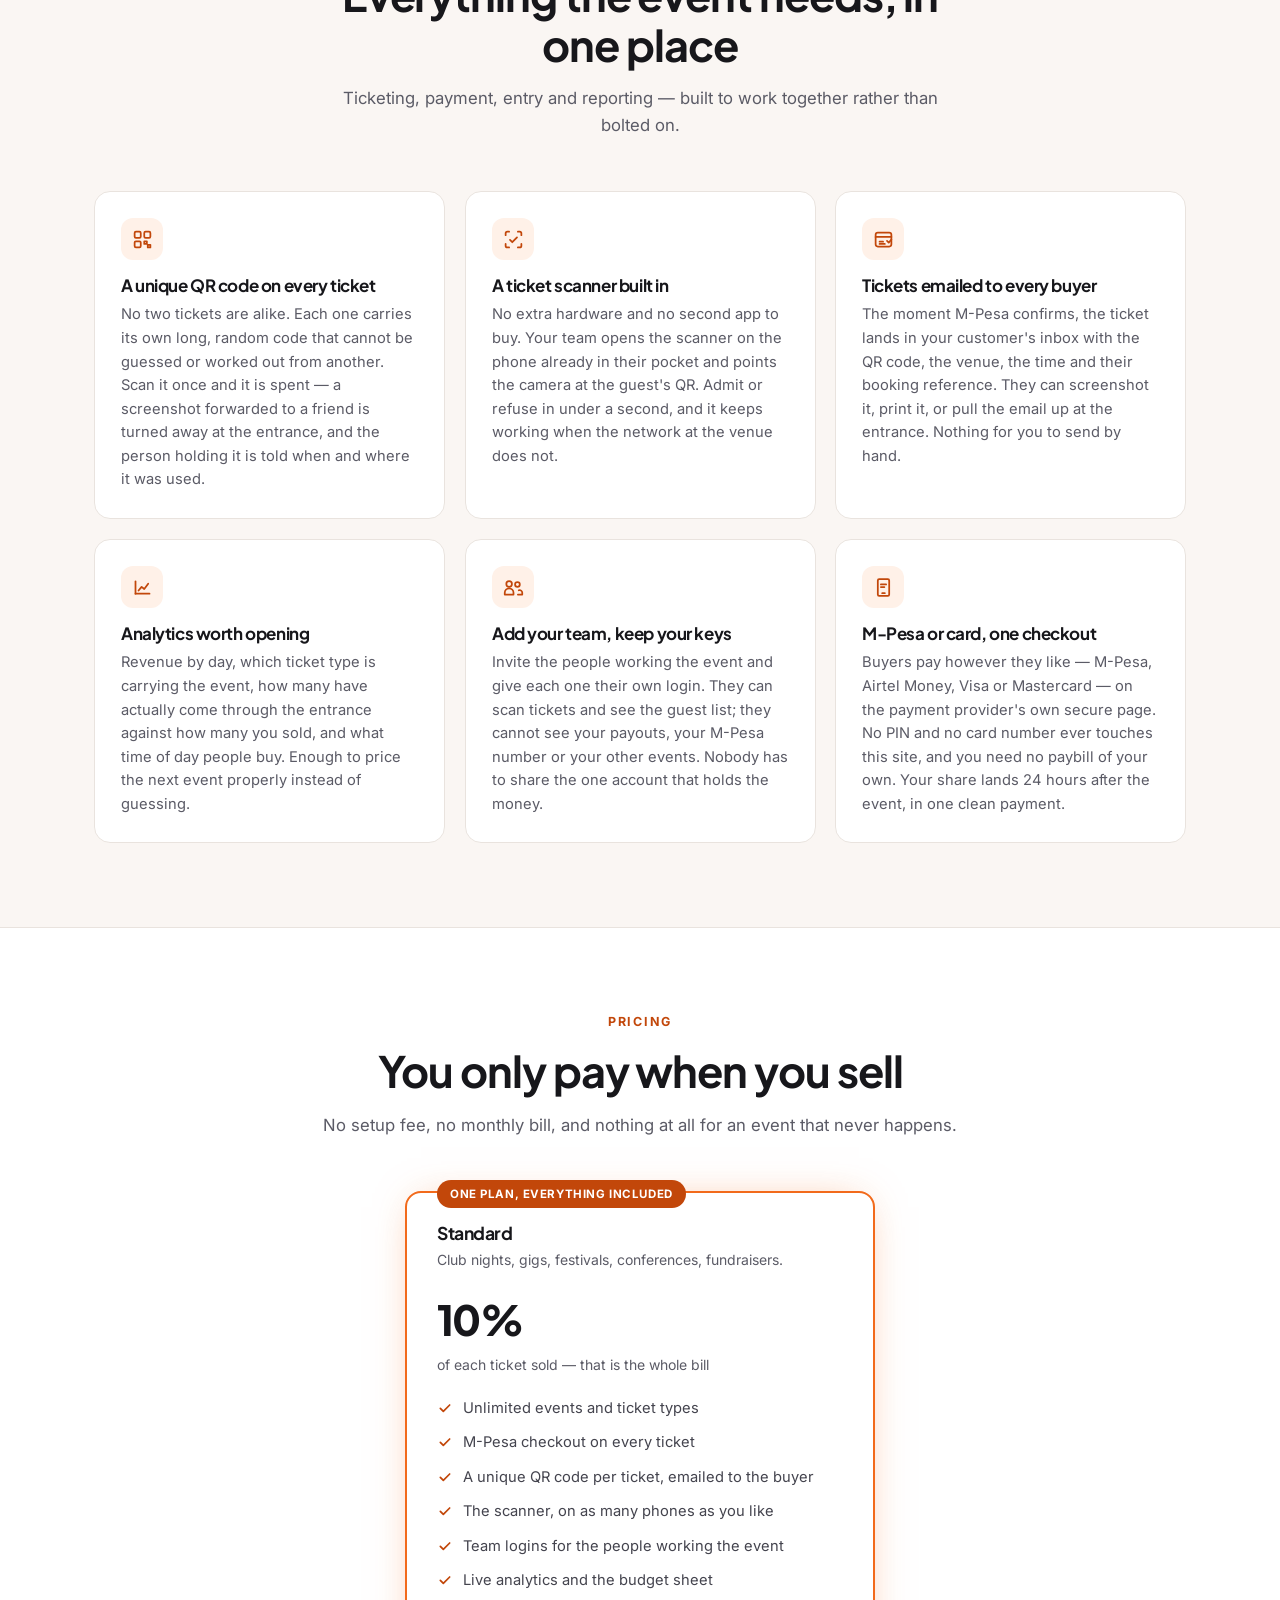
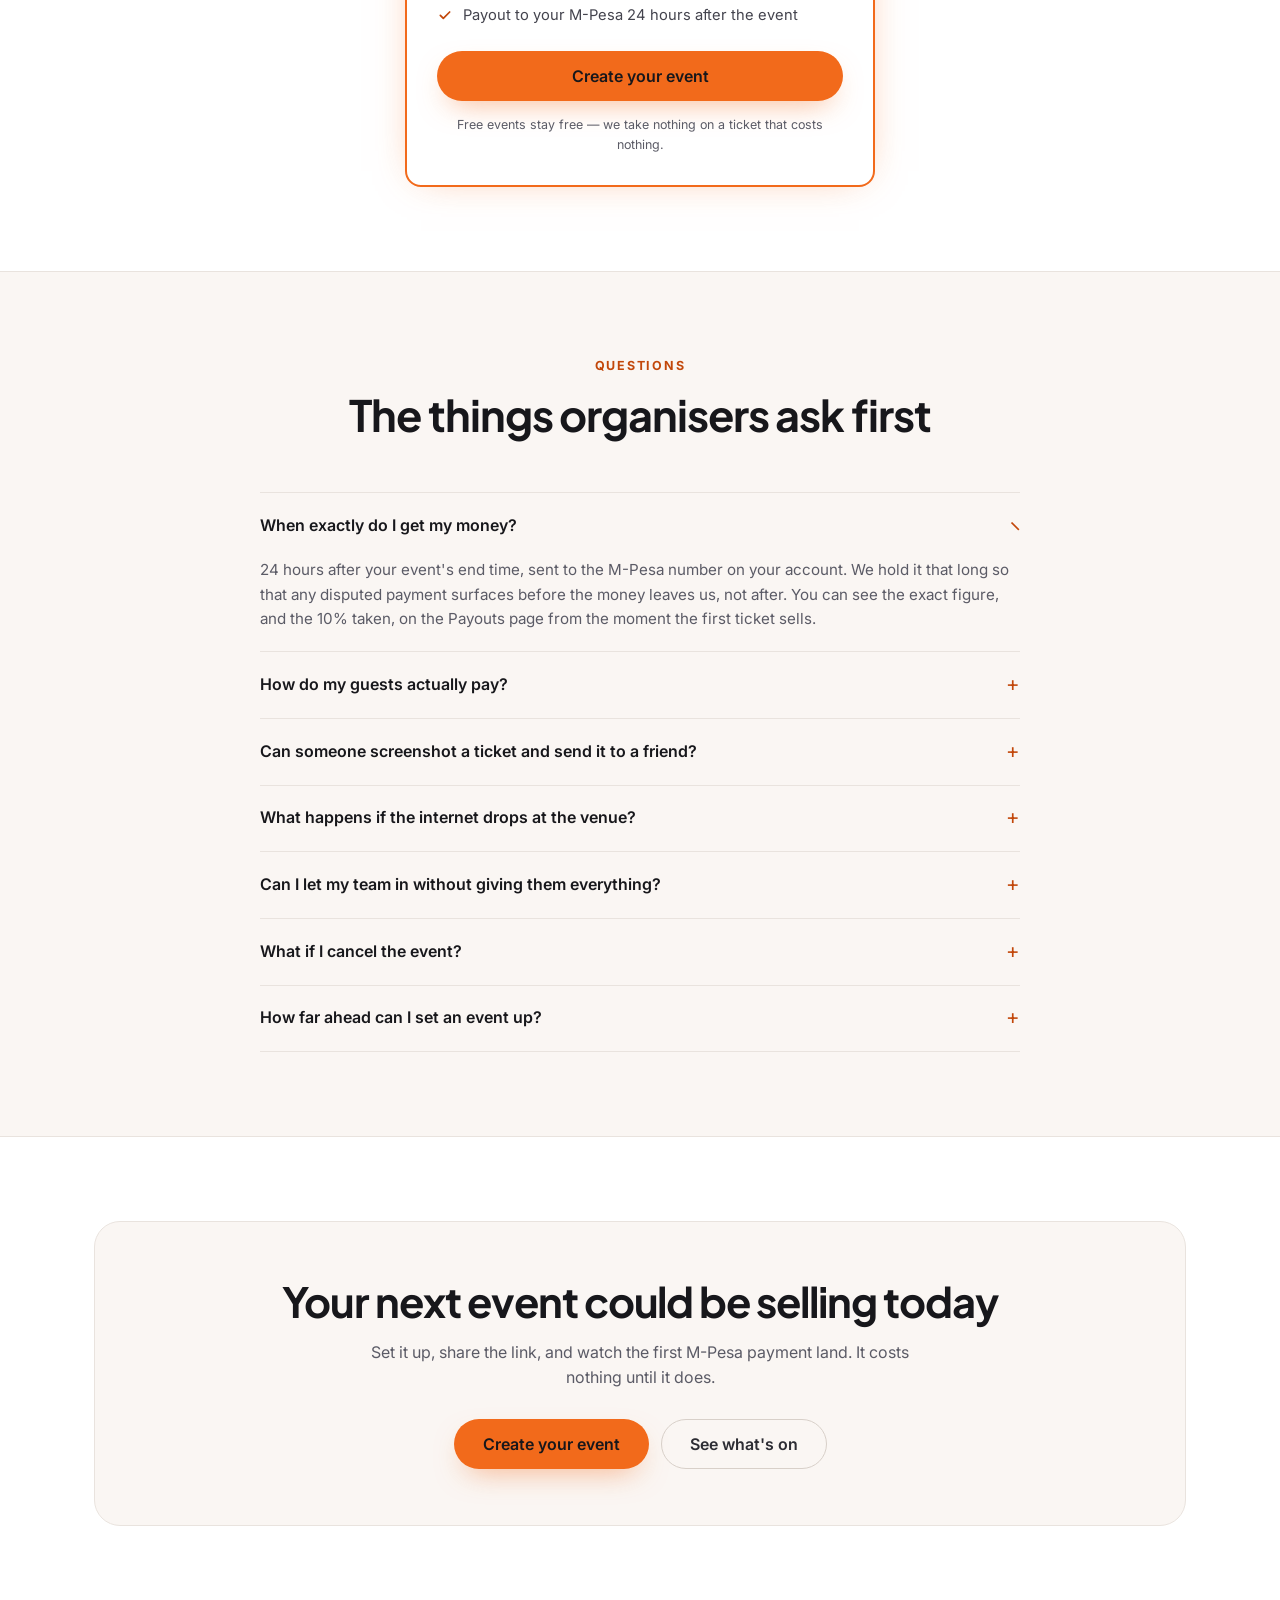
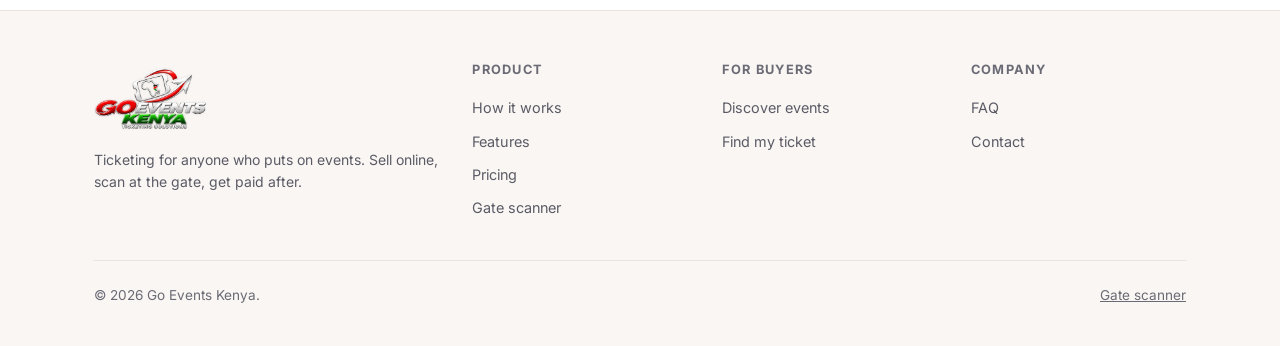
==== commit 5bdd6220: "intial" ====
--- a/index.html
+++ b/index.html
@@ -104,8 +104,22 @@
       <div><div class="n" data-count>10%</div><div class="l">per ticket sold — that is the whole bill</div></div>
       <div><div class="n" data-count>10 min</div><div class="l">from signing up to your first sale</div></div>
       <div><div class="n" data-count>24 hrs</div><div class="l">after the event, the money lands</div></div>
-      <div><div class="n">M-Pesa</div><div class="l">they pay with the phone in their hand</div></div>
-    </div>
+      <div><div class="n">M-Pesa</div><div class="l">or card — they pay however they like</div></div>
+    </div>
+  </div>
+</section>
+
+<!-- ============ what's on right now ============ -->
+<section class="live-strip" id="liveStrip" hidden>
+  <div class="wrap">
+    <div class="strip-head">
+      <div>
+        <span class="live-now">On sale now</span>
+        <h2 class="title">What's on</h2>
+      </div>
+      <a class="btn btn-soft" href="discover.html">See every event</a>
+    </div>
+    <div id="liveGrid"></div>
   </div>
 </section>
 
@@ -194,10 +208,10 @@
 
       <div class="card">
         <div class="ico"><svg width="21" height="21" viewBox="0 0 24 24" fill="none" stroke="currentColor" stroke-width="2" stroke-linecap="round" stroke-linejoin="round"><path d="M7 2.5h10a1.5 1.5 0 0 1 1.5 1.5v16a1.5 1.5 0 0 1-1.5 1.5H7A1.5 1.5 0 0 1 5.5 20V4A1.5 1.5 0 0 1 7 2.5z"/><path d="M10.5 18.5h3"/><path d="M9 8.5h6M9 11.5h4"/></svg></div>
-        <h3>M-Pesa in, M-Pesa out</h3>
-        <p>Buyers get an STK push and enter their PIN on their own handset — never on our site, never to
-           a person. You do not need a Daraja account or a paybill of your own. Your share goes to your
-           M-Pesa number 24 hours after the event, in one clean payment.</p>
+        <h3>M-Pesa or card, one checkout</h3>
+        <p>Buyers pay however they like — M-Pesa, Airtel Money, Visa or Mastercard — on the payment
+           provider's own secure page. No PIN and no card number ever touches this site, and you need no
+           paybill of your own. Your share lands 24 hours after the event, in one clean payment.</p>
       </div>
 
     </div>
@@ -314,6 +328,21 @@
   /* the four steps, the six feature cards and the stats arrive one by one */
   UI.stagger(".steps, .cards, .stats-strip", 80);
   UI.animate();
+
+  /* A landing page full of promises is less convincing than four real events.
+     If there are none yet, or the database cannot be reached, the strip simply
+     never appears — the rest of the page does not depend on it. */
+  (async function liveStrip() {
+    try {
+      const rows = (await PL.publicEvents({})).slice(0, 4);
+      if (!rows.length) return;
+      document.getElementById("liveGrid").innerHTML =
+        `<div class="ev-grid">${rows.map(UI.eventCard).join("")}</div>`;
+      document.getElementById("liveStrip").hidden = false;
+      UI.stagger("#liveGrid .ev-grid", 60);
+      UI.animate(document.getElementById("liveStrip"));
+    } catch (e) { /* nothing on sale, or offline: leave the strip out */ }
+  })();
 </script>
 </body>
 </html>
--- a/assets/css/style.css
+++ b/assets/css/style.css
@@ -79,6 +79,11 @@
 }
 .btn:active{transform:translateY(1px)}
 .btn:disabled{opacity:.45;cursor:not-allowed}
+/* a faded orange reads as a broken button; an off button should look off */
+.btn-primary:disabled{
+  background:var(--card-2);color:var(--faint);box-shadow:none;opacity:1;
+  border:1px solid var(--line);
+}
 /* The main action is white on black — the sharpest thing on the page, and it keeps
    red and green free to mean something. */
 .btn-primary{background:var(--orange);color:var(--on-orange);box-shadow:var(--glow)}
@@ -300,30 +305,236 @@
 }
 .secret{cursor:pointer;text-decoration:underline;text-underline-offset:3px;color:var(--muted)}
 
-/* ---------- event cards ---------- */
-.ev-grid{display:grid;gap:22px;grid-template-columns:repeat(auto-fill,minmax(285px,1fr))}
+/* ---------- what's on, on the homepage ----------
+   Four real events beat four more paragraphs of promises. */
+.live-strip{padding:72px 0;background:var(--bg-2);border-top:1px solid var(--line);border-bottom:1px solid var(--line)}
+.strip-head{
+  display:flex;align-items:flex-end;justify-content:space-between;gap:20px;
+  flex-wrap:wrap;margin-bottom:30px;
+}
+.strip-head .title{font-size:clamp(1.8rem,3.4vw,2.5rem);letter-spacing:-.03em;margin:0}
+.live-strip .live-now{
+  display:inline-flex;align-items:center;gap:8px;
+  font-size:.72rem;font-weight:700;letter-spacing:.14em;text-transform:uppercase;
+  color:var(--orange-ink);margin-bottom:10px;
+}
+.live-strip .live-now::before{
+  content:"";width:7px;height:7px;border-radius:50%;background:var(--orange);
+  box-shadow:0 0 0 0 rgba(242,106,27,.6);animation:livePulse 2.6s ease-out infinite;
+}
+.live-strip .ev-card{background:var(--card)}
+/* four across on a wide screen, so the row is never left with one orphan */
+@media(min-width:1120px){ .live-strip .ev-grid{grid-template-columns:repeat(4,minmax(0,1fr))} }
+@media (prefers-reduced-motion:reduce){ .live-strip .live-now::before{animation:none} }
+@media(max-width:640px){ .live-strip{padding:44px 0} .strip-head{margin-bottom:20px} }
+
+/* ---------- the browse page ----------
+
+   The listing is what people come for, so it opens on a dark band: it
+   separates the site's chrome from the events, and posters read better
+   against something dark than against more white. */
+.browse-top{
+  position:relative;overflow:hidden;
+  background:var(--ink);color:#fff;
+  padding:58px 0 66px;
+}
+/* a slow, very low-contrast wash — depth without a loud gradient */
+.browse-top::before{
+  content:"";position:absolute;inset:0;
+  background:
+    radial-gradient(760px 420px at 12% -10%, rgba(242,106,27,.20), transparent 62%),
+    radial-gradient(620px 380px at 88% 116%, rgba(15,122,58,.16), transparent 60%);
+  pointer-events:none;
+}
+.browse-top .wrap{position:relative}
+.browse-top .live-now{
+  display:inline-flex;align-items:center;gap:8px;
+  font-size:.72rem;font-weight:700;letter-spacing:.14em;text-transform:uppercase;
+  color:rgba(255,255,255,.66);margin-bottom:16px;
+}
+.browse-top .live-now::before{
+  content:"";width:7px;height:7px;border-radius:50%;background:var(--orange);
+  box-shadow:0 0 0 0 rgba(242,106,27,.6);animation:livePulse 2.6s ease-out infinite;
+}
+@keyframes livePulse{
+  0%{box-shadow:0 0 0 0 rgba(242,106,27,.6)}
+  70%{box-shadow:0 0 0 8px rgba(242,106,27,0)}
+  100%{box-shadow:0 0 0 0 rgba(242,106,27,0)}
+}
+.browse-title{
+  font-family:var(--display);font-weight:800;
+  font-size:clamp(2.5rem,6vw,4.2rem);line-height:1.02;letter-spacing:-.035em;
+  margin:0 0 14px;color:#fff;
+}
+.browse-title .dot{color:var(--orange)}
+.browse-sub{
+  color:rgba(255,255,255,.72);font-size:1.02rem;line-height:1.6;
+  max-width:52ch;margin:0 0 28px;
+}
+.search-bar.big{
+  max-width:520px;background:rgba(255,255,255,.07);
+  border:1px solid rgba(255,255,255,.16);border-radius:14px;
+  padding:14px 17px;color:#fff;
+  backdrop-filter:blur(10px);
+  transition:border-color .2s, background .2s, box-shadow .2s;
+}
+.search-bar.big:focus-within{
+  background:rgba(255,255,255,.12);border-color:rgba(255,255,255,.34);
+  box-shadow:0 0 0 4px rgba(242,106,27,.22);
+}
+.search-bar.big svg{color:rgba(255,255,255,.6)}
+.search-bar.big input{color:#fff;font-size:1rem}
+.search-bar.big input::placeholder{color:rgba(255,255,255,.52)}
+
+/* the filter strip, which follows you down */
+.filter-bar{
+  position:sticky;top:0;z-index:60;
+  background:rgba(255,255,255,.88);backdrop-filter:blur(14px) saturate(1.5);
+  border-bottom:1px solid var(--line);
+}
+.filter-row{
+  display:flex;align-items:center;gap:16px;
+  padding:13px 0;
+}
+.filter-bar .chip-row{
+  margin:0;flex:1;flex-wrap:nowrap;overflow-x:auto;
+  scrollbar-width:none;-ms-overflow-style:none;
+}
+.filter-bar .chip-row::-webkit-scrollbar{display:none}
+.filter-bar .chip{flex:none}
+.result-count{
+  flex:none;font-size:.82rem;font-weight:600;color:var(--faint);
+  letter-spacing:.02em;font-variant-numeric:tabular-nums;
+}
+.browse-page{padding:30px 0 90px}
+/* the chips scroll under the count on a narrow screen, so fade the edge
+   and drop the count where there is no room for it */
+.filter-bar .chip-row{
+  -webkit-mask-image:linear-gradient(90deg,#000 calc(100% - 26px),transparent);
+  mask-image:linear-gradient(90deg,#000 calc(100% - 26px),transparent);
+}
+@media(max-width:620px){
+  .result-count{display:none}
+  .filter-row{padding:10px 0}
+  .browse-top{padding:28px 0 30px}
+  .browse-title{font-size:2.15rem;margin-bottom:8px}
+  .browse-sub{font-size:.9rem;line-height:1.5;margin-bottom:16px}
+  .browse-top .live-now{margin-bottom:10px;font-size:.66rem}
+  /* a search box the size of a search box, not a hero panel */
+  .search-bar.big{max-width:none;padding:10px 13px;border-radius:11px}
+  .search-bar.big input{font-size:16px}
+  .search-bar.big svg{width:15px;height:15px}
+  /* the chips were touching: give them room and a little runway either end */
+  .filter-bar .chip-row{gap:8px;padding:2px 16px 2px 0;margin-left:-2px}
+  .filter-bar .chip{padding:8px 14px;font-size:.84rem}
+}
+
+/* something to look at while the events load */
+.grid-skeleton{display:grid;gap:24px;grid-template-columns:repeat(auto-fill,minmax(278px,1fr))}
+.grid-skeleton i{
+  display:block;height:368px;border-radius:var(--radius);
+  background:linear-gradient(100deg,var(--card-2) 30%,#efe9e4 45%,var(--card-2) 60%);
+  background-size:280% 100%;animation:shimmer 1.5s linear infinite;
+}
+@keyframes shimmer{to{background-position:-180% 0}}
+@media (prefers-reduced-motion:reduce){
+  .grid-skeleton i{animation:none}
+  .browse-top .live-now::before{animation:none}
+}
+
+/* ---------- event cards ----------
+
+   A poster is artwork. Cropping it to a fixed square cut the artist's name
+   off half the flyers on this site, so the whole poster is shown, sitting on
+   a blurred, enlarged copy of itself — the trick record shops and streaming
+   apps use, because it means any shape of art looks deliberate rather than
+   stranded in a grey box. The art block is kept short so the card stays a
+   card: the poster invites, the words underneath do the work. */
+.ev-grid{display:grid;gap:24px;grid-template-columns:repeat(auto-fill,minmax(278px,1fr))}
 .ev-card{
+  position:relative;
   background:var(--card);border:1px solid var(--line);border-radius:var(--radius);overflow:hidden;
   text-decoration:none;color:inherit;display:flex;flex-direction:column;
-  transition:transform .18s ease, border-color .18s ease;
-}
-.ev-card:hover{transform:translateY(-4px);border-color:var(--line-2)}
-.ev-img{aspect-ratio:1/1;background:var(--card-2);position:relative;display:grid;place-items:center;overflow:hidden}
-.ev-img img{width:100%;height:100%;object-fit:cover}
-.ev-img .ph{font-family:var(--display);font-weight:800;font-size:2.6rem;color:#fff;text-shadow:0 2px 16px rgba(23,23,27,.45)}
+  box-shadow:0 1px 2px rgba(23,23,27,.05);
+  transition:transform .26s cubic-bezier(.22,.8,.3,1), box-shadow .26s, border-color .2s;
+}
+.ev-card:hover{border-color:var(--line-2)}
+
+/* the artwork block */
+.ev-art{
+  position:relative;height:196px;overflow:hidden;
+  display:grid;place-items:center;isolation:isolate;
+  background:var(--card-2);
+}
+.ev-art-bg{
+  position:absolute;inset:-28px;z-index:0;
+  background-size:cover;background-position:center;
+  filter:blur(26px) saturate(1.5) brightness(.82);
+  transform:scale(1.15);
+  transition:transform .5s cubic-bezier(.22,.8,.3,1);
+}
+.ev-art-bg::after{content:"";position:absolute;inset:0;background:rgba(10,10,14,.22)}
+.ev-art img{
+  position:relative;z-index:1;
+  max-width:78%;max-height:164px;width:auto;height:auto;object-fit:contain;
+  border-radius:8px;
+  box-shadow:0 10px 26px rgba(10,10,14,.34), 0 1px 0 rgba(255,255,255,.22);
+  transition:transform .4s cubic-bezier(.22,.8,.3,1);
+}
+/* no poster: generated art fills the block, as it is meant to */
+.ev-art.is-ph{background-size:cover}
+.ev-art.is-ph .ph{
+  position:relative;z-index:1;
+  font-family:var(--display);font-weight:800;font-size:2.4rem;color:#fff;
+  text-shadow:0 2px 18px rgba(23,23,27,.5);letter-spacing:-.02em;
+}
+
 .ev-date{
-  position:absolute;top:12px;left:12px;background:rgba(0,0,0,.72);backdrop-filter:blur(6px);
-  border:1px solid rgba(255,255,255,.14);border-radius:11px;padding:7px 11px;text-align:center;line-height:1.1;
-}
-.ev-date .d{font-family:var(--display);font-weight:800;font-size:1.05rem;color:#fff}
-.ev-date .m{font-size:.68rem;letter-spacing:.1em;text-transform:uppercase;color:#cfcfd6}
-.ev-body{padding:18px;display:flex;flex-direction:column;gap:7px;flex:1}
-.ev-org{font-size:.78rem;color:var(--orange-ink);font-weight:600}
-.ev-card h3{font-size:1.05rem}
-.ev-meta{font-size:.85rem;color:var(--muted);display:flex;align-items:center;gap:6px}
-.ev-foot{margin-top:auto;padding-top:12px;display:flex;align-items:center;justify-content:space-between;gap:10px}
-.ev-price{font-family:var(--display);font-weight:700;color:var(--ink)}
-.ev-price small{display:block;font-size:.68rem;letter-spacing:.08em;text-transform:uppercase;color:var(--faint);font-weight:600}
+  position:absolute;z-index:2;top:12px;left:12px;
+  background:rgba(12,12,16,.62);backdrop-filter:blur(10px) saturate(1.4);
+  border:1px solid rgba(255,255,255,.18);border-radius:12px;
+  padding:6px 11px;text-align:center;line-height:1.05;
+  box-shadow:0 4px 14px rgba(10,10,14,.28);
+}
+.ev-date .d{font-family:var(--display);font-weight:800;font-size:1.06rem;color:#fff}
+.ev-date .m{font-size:.66rem;letter-spacing:.11em;text-transform:uppercase;color:rgba(255,255,255,.76);font-weight:600}
+
+/* the category, floated over the art rather than competing below it */
+.ev-tag{
+  position:absolute;z-index:2;top:13px;right:12px;
+  background:rgba(12,12,16,.58);backdrop-filter:blur(10px) saturate(1.4);
+  border:1px solid rgba(255,255,255,.16);border-radius:999px;
+  padding:5px 11px;font-size:.68rem;font-weight:700;letter-spacing:.07em;
+  text-transform:uppercase;color:#fff;
+}
+.ev-tag.hot{background:rgba(242,106,27,.92);border-color:rgba(255,255,255,.28)}
+
+.ev-body{padding:16px 17px 17px;display:flex;flex-direction:column;gap:6px;flex:1}
+.ev-org{
+  font-size:.72rem;color:var(--muted);font-weight:600;
+  letter-spacing:.06em;text-transform:uppercase;
+}
+.ev-card h3{
+  font-size:1.09rem;line-height:1.25;letter-spacing:-.015em;
+  display:-webkit-box;-webkit-line-clamp:2;-webkit-box-orient:vertical;overflow:hidden;
+}
+.ev-meta{font-size:.845rem;color:var(--muted);display:flex;align-items:center;gap:6px}
+.ev-meta svg{flex:none;opacity:.7}
+.ev-foot{
+  margin-top:auto;padding-top:13px;margin-top:13px;border-top:1px solid var(--line);
+  display:flex;align-items:flex-end;justify-content:space-between;gap:10px;
+}
+.ev-price{font-family:var(--display);font-weight:800;color:var(--ink);font-size:1.02rem;letter-spacing:-.01em}
+.ev-price small{
+  display:block;font-size:.66rem;letter-spacing:.09em;text-transform:uppercase;
+  color:var(--faint);font-weight:700;margin-bottom:1px;
+}
+/* how close it is to selling out, read at a glance */
+.ev-left{font-size:.76rem;font-weight:700;color:var(--muted);text-align:right;line-height:1.3}
+.ev-left b{display:block;color:var(--orange-ink)}
+.ev-bar{width:56px;height:4px;border-radius:99px;background:var(--line);overflow:hidden;margin-top:5px;margin-left:auto}
+.ev-bar span{display:block;height:100%;border-radius:99px;background:var(--orange)}
+.ev-bar.low span{background:var(--red)}
 
 .chip-row{display:flex;gap:9px;flex-wrap:wrap;margin-bottom:26px}
 .chip{
@@ -456,7 +667,34 @@
 .ev-facts{display:grid;gap:18px;grid-template-columns:repeat(auto-fit,minmax(170px,1fr))}
 
 .ev-cols{display:grid;gap:34px;grid-template-columns:1.25fr .95fr;align-items:start}
-.ev-hero{border-radius:var(--radius);aspect-ratio:16/9;margin-bottom:26px}
+/* The poster on an event's own page.
+
+   Posters arrive in every shape — tall A4 flyers, square Instagram tiles,
+   wide banners. Cropping them to one fixed shape cut the artwork and often
+   the text with it, so the whole image is shown at its own proportions,
+   capped in height so it stays a poster and not a billboard. The frame
+   around it keeps the page tidy whatever shape turns up. */
+.ev-hero{
+  position:relative;isolation:isolate;
+  aspect-ratio:auto;
+  min-height:300px;
+  background:var(--card-2);
+  border-radius:var(--radius);
+  padding:26px;
+  margin:0 0 26px;
+  display:grid;place-items:center;
+  overflow:hidden;
+}
+.ev-hero img{
+  position:relative;z-index:1;
+  width:auto;height:auto;
+  max-width:100%;max-height:340px;
+  object-fit:contain;
+  border-radius:10px;
+  box-shadow:0 18px 44px rgba(10,10,14,.42), 0 1px 0 rgba(255,255,255,.26);
+}
+/* no poster: generated art, which does want a fixed shape */
+.ev-hero.is-ph{aspect-ratio:16/9;min-height:0;padding:0}
 .ev-chips{display:flex;gap:9px;flex-wrap:wrap;align-items:center;margin-bottom:14px}
 
 /* the bar that follows a thumb up the page */
@@ -499,13 +737,14 @@
 }
 @media(hover:hover){
   .card:hover,.plan:hover{transform:translateY(-4px);box-shadow:var(--shadow);border-color:var(--line-2)}
-  .ev-card:hover{transform:translateY(-5px);box-shadow:var(--shadow-lg)}
-  .ev-card:hover .ev-img img{transform:scale(1.04)}
+  .ev-card:hover{transform:translateY(-6px);box-shadow:0 20px 44px rgba(23,23,27,.15)}
+  .ev-card:hover .ev-art img{transform:scale(1.045) translateY(-2px)}
+  .ev-card:hover .ev-art-bg{transform:scale(1.22)}
   .btn-primary:hover:not(:disabled){transform:translateY(-1px)}
   .side-nav button:hover{transform:translateX(2px)}
   .logo:hover img{transform:scale(1.03)}
 }
-.ev-img img,.logo img{transition:transform .4s cubic-bezier(.22,.8,.3,1)}
+.logo img{transition:transform .4s cubic-bezier(.22,.8,.3,1)}
 .btn{transition:background .18s, color .18s, border-color .18s, box-shadow .22s, transform .12s}
 .btn:active:not(:disabled){transform:translateY(1px) scale(.99)}
 .chip,.seg button,.qty button{transition:all .18s}
@@ -596,6 +835,150 @@
 }
 @keyframes ripple{0%{transform:scale(1);opacity:.55}100%{transform:scale(1.55);opacity:0}}
 @media(prefers-reduced-motion:reduce){ .await-mark > span::after{animation:none;opacity:0} }
+
+/* ---------- the sign-in name ---------- */
+.handle-field{display:flex;align-items:center}
+.handle-field input{font-family:ui-monospace,'SF Mono',Menlo,Consolas,monospace;letter-spacing:.02em}
+
+/* ---------- the platform owner's view ---------- */
+body.platform .side{background:var(--ink)}
+body.platform .side .org-pill{background:rgba(255,255,255,.08);border-color:rgba(255,255,255,.16)}
+body.platform .side .org-pill .nm{color:#fff}
+body.platform .side .org-pill .sb{color:rgba(255,255,255,.6)}
+body.platform .side-nav button{color:rgba(255,255,255,.72)}
+body.platform .side-nav button:hover{background:rgba(255,255,255,.08);color:#fff}
+body.platform .side-nav button.active{background:var(--orange);color:var(--on-orange)}
+body.platform .side-foot .btn{background:rgba(255,255,255,.08);border-color:rgba(255,255,255,.18);color:#fff}
+body.platform .side-foot .btn:hover{background:rgba(255,255,255,.16)}
+
+/* ---------- looking at an organiser as a guest ----------
+   A band the owner cannot miss, pushing the whole app down so it
+   can never be scrolled out of sight. */
+.guest-bar{
+  position:fixed;inset:0 0 auto 0;z-index:80;
+  display:flex;align-items:center;gap:12px;
+  padding:9px 18px;background:var(--ink);color:#fff;
+  font-size:.9rem;line-height:1.35;
+  box-shadow:0 1px 0 rgba(0,0,0,.2)
+}
+.guest-bar b{color:var(--orange)}
+.guest-note{color:rgba(255,255,255,.62)}
+.guest-bar .btn{
+  margin-left:auto;flex:none;
+  background:rgba(255,255,255,.12);border-color:rgba(255,255,255,.22);color:#fff
+}
+.guest-bar .btn:hover{background:rgba(255,255,255,.22)}
+.guest-eye{
+  flex:none;width:9px;height:9px;border-radius:50%;
+  background:var(--orange);box-shadow:0 0 0 0 rgba(242,106,27,.55);
+  animation:guestPulse 2.4s ease-out infinite
+}
+@keyframes guestPulse{
+  0%{box-shadow:0 0 0 0 rgba(242,106,27,.55)}
+  70%{box-shadow:0 0 0 9px rgba(242,106,27,0)}
+  100%{box-shadow:0 0 0 0 rgba(242,106,27,0)}
+}
+body.guest{padding-top:42px}
+body.guest .side{top:42px;height:calc(100vh - 42px)}
+@media (max-width:820px){
+  .guest-bar{padding:8px 14px;font-size:.84rem;gap:9px}
+  .guest-note{display:none}
+  body.guest{padding-top:38px}
+  body.guest .side{top:auto;height:auto}
+}
+@media (prefers-reduced-motion:reduce){ .guest-eye{animation:none} }
+
+/* ---------- the organiser table ----------
+   One line each, so twenty organisations can be compared without
+   scrolling. A panel each looked tidy with three and fell apart with ten. */
+.tbl-tools{display:flex;gap:12px;flex-wrap:wrap;align-items:center;margin-bottom:16px}
+.search-bar.sm{flex:1;min-width:190px;padding:8px 13px;border-radius:11px}
+.search-bar.sm input{font-size:.9rem}
+.seg{
+  display:flex;gap:2px;background:var(--card-2);border:1px solid var(--line);
+  border-radius:11px;padding:3px;flex:none;overflow-x:auto;scrollbar-width:none;
+}
+.seg::-webkit-scrollbar{display:none}
+.seg button{
+  border:none;background:transparent;border-radius:8px;padding:7px 13px;
+  font-size:.83rem;font-weight:600;color:var(--muted);cursor:pointer;white-space:nowrap;
+  transition:background .16s, color .16s;
+}
+.seg button:hover{color:var(--ink)}
+.seg button.on{background:var(--card);color:var(--ink);box-shadow:0 1px 3px rgba(23,23,27,.1)}
+
+.tbl-wrap{padding:0;overflow-x:auto}
+.org-tbl{width:100%;border-collapse:collapse;min-width:620px}
+.org-tbl th{
+  text-align:left;padding:12px 16px;font-size:.7rem;font-weight:700;
+  letter-spacing:.09em;text-transform:uppercase;color:var(--faint);
+  border-bottom:1px solid var(--line);white-space:nowrap;
+}
+.org-tbl th.num,.org-tbl td.num{text-align:right}
+.org-tbl td{padding:13px 16px;border-bottom:1px solid var(--line);font-size:.9rem;vertical-align:middle}
+.org-tbl tbody tr:last-child td{border-bottom:none}
+.org-tbl tbody tr{cursor:pointer;transition:background .14s}
+.org-tbl tbody tr:hover{background:var(--card-2)}
+.org-tbl td.strong{font-weight:700;color:var(--ink);font-variant-numeric:tabular-nums}
+.org-tbl td.green{color:var(--green-deep);font-weight:600;font-variant-numeric:tabular-nums}
+.org-tbl td.num{font-variant-numeric:tabular-nums}
+.org-cell{display:flex;align-items:center;gap:11px;min-width:0}
+.org-mark.sm{width:34px;height:34px;border-radius:10px;font-size:.78rem;flex:none}
+.org-nm{font-weight:650;color:var(--ink);overflow:hidden;text-overflow:ellipsis;white-space:nowrap}
+.org-sub{font-size:.76rem;color:var(--faint);margin-top:1px}
+.share{display:inline-block;font-size:.8rem;font-weight:600;color:var(--muted);min-width:52px}
+.share span{display:block;height:4px;border-radius:99px;background:var(--line);margin-top:4px;overflow:hidden}
+.share i{display:block;height:100%;border-radius:99px;background:var(--orange)}
+.row-go{color:var(--faint);font-size:1.3rem;line-height:1}
+.org-tbl tbody tr:hover .row-go{color:var(--orange-ink)}
+@media(max-width:700px){
+  .org-tbl{min-width:0}
+  .hide-sm{display:none}
+  .org-tbl th,.org-tbl td{padding:11px 12px}
+  .tbl-tools{gap:9px}
+}
+
+/* one organisation, opened from its row */
+.sheet-head{display:flex;align-items:center;gap:13px;margin-bottom:18px}
+.sheet-nm{font-family:var(--display);font-weight:800;font-size:1.15rem;letter-spacing:-.02em}
+
+.warn-box{
+  display:flex;gap:10px;align-items:flex-start;
+  background:var(--orange-soft);border:1px solid rgba(242,106,27,.35);
+  border-radius:11px;padding:12px 14px;font-size:.87rem;color:var(--orange-ink);font-weight:600;
+}
+
+/* a password shown once and never again */
+.cred{border:1px solid var(--line);border-radius:12px;overflow:hidden}
+.cred > div{
+  display:flex;align-items:center;justify-content:space-between;gap:14px;
+  padding:12px 15px;border-bottom:1px solid var(--line);
+}
+.cred > div:last-child{border-bottom:none;background:var(--orange-soft)}
+.cred span{font-size:.78rem;color:var(--muted);font-weight:600}
+.cred b{font-family:ui-monospace,'SF Mono',Menlo,Consolas,monospace;font-size:.95rem;color:var(--ink)}
+.cred b.pw{font-size:1.06rem;letter-spacing:.06em;user-select:all}
+
+/* where the money splits */
+.split-bar{display:flex;height:14px;border-radius:99px;overflow:hidden;margin-bottom:16px;gap:2px}
+.split-bar span{display:block}
+table.plain{width:100%;border-collapse:collapse}
+table.plain td{padding:7px 0;font-size:.92rem;border-bottom:1px solid var(--line)}
+table.plain td.num{text-align:right;font-variant-numeric:tabular-nums}
+table.plain tr.total td{border-bottom:none;padding-top:11px;font-size:1rem}
+.sw{display:inline-block;width:9px;height:9px;border-radius:3px;margin-right:8px;vertical-align:middle}
+
+/* the activity feed */
+.feed-row{display:flex;gap:12px;align-items:flex-start;padding:12px 18px;border-bottom:1px solid var(--line)}
+.feed-row:last-child{border-bottom:none}
+.feed-what{font-size:.92rem;font-weight:600;color:var(--ink);line-height:1.4}
+.feed-dot{width:8px;height:8px;border-radius:99px;background:var(--line-2);flex:none;margin-top:7px}
+.feed-dot.order{background:var(--green)}
+.feed-dot.event{background:var(--orange)}
+.feed-dot.organiser{background:var(--orange-ink)}
+.feed-dot.ticket{background:var(--green-deep)}
+.feed-dot.platform{background:var(--ink)}
+@media(max-width:640px){ .feed-row{padding:11px 15px} }
 
 /* ---------- checkout steps ---------- */
 .steps-dots{display:flex;gap:6px;margin-top:7px}
@@ -724,18 +1107,159 @@
 .seg button.on{background:var(--orange);color:var(--on-orange)}
 .seg button:disabled{opacity:.4;cursor:not-allowed}
 
-.qty{display:flex;align-items:center;gap:10px}
-.qty button{width:32px;height:32px;border-radius:9px;border:1px solid var(--line-2);background:var(--card-2);font-size:1.05rem;line-height:1;cursor:pointer;color:var(--text)}
-.qty button:hover{background:var(--card-2);border-color:var(--orange)}
-.qty b{min-width:20px;text-align:center;color:var(--ink)}
-
-.tt{border:1px solid var(--line);border-radius:var(--radius-sm);padding:15px;margin-bottom:11px;background:var(--bg-2)}
-.tt.sold{opacity:.5}
-.tt-top{display:flex;justify-content:space-between;gap:14px;align-items:flex-start}
-.tt h4{font-size:.98rem;margin-bottom:3px}
-
-.total-line{display:flex;justify-content:space-between;align-items:center;padding:15px 0;border-top:1px solid var(--line);margin-top:6px}
-.total-line b{font-family:var(--display);font-size:1.3rem;color:var(--ink)}
+/* ---------- checkout ----------
+
+   Three short steps, each one named. People abandon a checkout when they
+   cannot tell how much is left, so the steps are spelled out and the order
+   stays on screen the whole way through. */
+.ck-steps{display:flex;align-items:center;gap:7px;margin-top:7px;flex-wrap:wrap}
+.ck-step{
+  display:inline-flex;align-items:center;gap:6px;
+  font-size:.76rem;font-weight:600;color:var(--faint);
+}
+.ck-step i{
+  display:grid;place-items:center;width:19px;height:19px;border-radius:50%;
+  background:var(--card-2);border:1px solid var(--line);
+  font-size:.68rem;font-style:normal;font-weight:700;color:var(--faint);
+}
+.ck-step + .ck-step::before{
+  content:"";width:14px;height:1px;background:var(--line-2);margin-right:1px;
+}
+.ck-step.now{color:var(--ink)}
+.ck-step.now i{background:var(--orange);border-color:var(--orange);color:var(--on-orange)}
+.ck-step.done{color:var(--green-deep)}
+.ck-step.done i{background:var(--green-deep);border-color:var(--green-deep);color:#fff}
+.ck-step.done i svg{width:10px;height:10px}
+
+.ck-order{
+  border:1px solid var(--line);border-radius:14px;overflow:hidden;
+  background:var(--card);margin-bottom:20px;
+}
+.ck-order-top{
+  display:flex;gap:13px;align-items:center;padding:14px 15px;
+  background:var(--bg-2);border-bottom:1px dashed var(--line-2);
+}
+.ck-when{
+  flex:none;width:46px;padding:6px 0;border-radius:11px;text-align:center;line-height:1.05;
+  background:var(--ink);color:#fff;
+}
+.ck-when .d{font-family:var(--display);font-weight:800;font-size:1.06rem}
+.ck-when .m{font-size:.62rem;letter-spacing:.1em;text-transform:uppercase;color:rgba(255,255,255,.72);font-weight:600}
+.ck-ev{
+  font-weight:700;font-size:.98rem;letter-spacing:-.01em;
+  overflow:hidden;text-overflow:ellipsis;white-space:nowrap;
+}
+.ck-where{font-size:.8rem;color:var(--muted);margin-top:2px}
+.ck-lines{padding:11px 15px 3px}
+.ck-line{display:flex;justify-content:space-between;gap:12px;padding:5px 0;font-size:.91rem}
+.ck-line i{
+  font-style:normal;font-weight:700;color:var(--orange-ink);
+  font-variant-numeric:tabular-nums;margin-right:2px;
+}
+.ck-total{
+  display:flex;justify-content:space-between;align-items:baseline;
+  padding:11px 15px 14px;margin-top:5px;border-top:1px solid var(--line);
+}
+.ck-total span{font-size:.88rem;color:var(--muted)}
+.ck-total b{font-family:var(--display);font-size:1.28rem;color:var(--ink);letter-spacing:-.02em}
+
+/* ---------- choosing tickets ----------
+
+   This is the moment the whole site exists for, so it is built to feel
+   like picking a ticket rather than filling in a form: each type is a
+   stub with a torn edge, choosing one lights it up, and the total is
+   always in view with the amount written on the button itself. */
+.buy-panel{padding:0;overflow:hidden}
+.buy-top{
+  padding:18px 20px 16px;border-bottom:1px solid var(--line);
+  background:linear-gradient(180deg,var(--bg-2),var(--card));
+}
+.buy-top h3{font-size:1.08rem;letter-spacing:-.015em;margin:0 0 3px}
+.buy-top .from{font-size:.84rem;color:var(--muted)}
+.buy-list{padding:14px 16px 4px;display:flex;flex-direction:column;gap:10px}
+
+.tt{
+  position:relative;
+  border:1px solid var(--line);border-radius:14px;
+  padding:14px 15px 14px 22px;background:var(--card);
+  cursor:pointer;
+  transition:border-color .2s, box-shadow .22s, background .2s, transform .18s cubic-bezier(.22,.8,.3,1);
+}
+/* the torn edge of a stub */
+.tt::before{
+  content:"";position:absolute;left:9px;top:12px;bottom:12px;width:2px;
+  background-image:radial-gradient(circle at 1px 2px, var(--line-2) 1px, transparent 1.4px);
+  background-size:2px 7px;
+  transition:background-image .2s;
+}
+.tt:hover{border-color:var(--line-2);box-shadow:0 4px 14px rgba(23,23,27,.07)}
+.tt.picked{
+  border-color:var(--orange);background:var(--orange-soft);
+  box-shadow:0 0 0 3px rgba(242,106,27,.15), 0 6px 18px rgba(242,106,27,.14);
+}
+.tt.picked::before{background-image:radial-gradient(circle at 1px 2px, var(--orange) 1px, transparent 1.4px)}
+.tt.sold{opacity:.55;cursor:default}
+.tt.sold:hover{border-color:var(--line);box-shadow:none}
+.tt-top{display:flex;justify-content:space-between;gap:14px;align-items:center}
+.tt h4{font-size:.97rem;margin-bottom:2px;letter-spacing:-.01em}
+.tt-price{
+  font-family:var(--display);font-weight:800;font-size:1.12rem;
+  color:var(--ink);letter-spacing:-.015em;margin-top:5px;
+}
+.tt-price.free{color:var(--green-deep)}
+.tt-left{
+  display:inline-flex;align-items:center;gap:5px;
+  font-size:.74rem;font-weight:700;color:var(--orange-ink);margin-top:5px;
+}
+.tt-left::before{content:"";width:5px;height:5px;border-radius:50%;background:var(--orange)}
+
+.qty{display:flex;align-items:center;gap:4px;flex:none;background:var(--card-2);border-radius:11px;padding:3px}
+.tt.picked .qty{background:rgba(255,255,255,.72)}
+.qty button{
+  width:40px;height:40px;border-radius:10px;border:1px solid transparent;background:transparent;
+  font-size:1.15rem;line-height:1;cursor:pointer;color:var(--text);
+  transition:background .15s, color .15s, transform .12s;
+}
+.qty button:hover:not(:disabled){background:var(--card);border-color:var(--line-2);color:var(--orange-ink)}
+.qty button:active:not(:disabled){transform:scale(.92)}
+.qty button:disabled{opacity:.34;cursor:default}
+.qty b{min-width:22px;text-align:center;color:var(--ink);font-variant-numeric:tabular-nums;font-weight:700}
+/* an empty type shows one clear button instead of a zero */
+.tt-add{
+  flex:none;border:1px solid var(--line-2);background:var(--card);color:var(--text);
+  border-radius:11px;padding:0 18px;min-height:44px;min-width:72px;   /* a thumb, not a cursor */
+  font-size:.9rem;font-weight:600;cursor:pointer;
+  transition:all .16s;
+}
+.tt:hover .tt-add{border-color:var(--orange);color:var(--orange-ink);background:var(--orange-soft)}
+
+.buy-foot{padding:4px 16px 16px}
+.total-line{
+  display:flex;justify-content:space-between;align-items:baseline;
+  padding:14px 0 13px;border-top:1px solid var(--line);margin-bottom:12px;
+}
+.total-line .lbl{font-size:.88rem;color:var(--muted)}
+.total-line .lbl small{display:block;font-size:.74rem;color:var(--faint)}
+.total-line b{
+  font-family:var(--display);font-size:1.5rem;color:var(--ink);letter-spacing:-.025em;
+  font-variant-numeric:tabular-nums;
+}
+/* a small nudge each time the total changes, so it is clearly live */
+.total-line b.bump{animation:totalBump .32s cubic-bezier(.22,.8,.3,1)}
+@keyframes totalBump{
+  0%{transform:scale(1)} 42%{transform:scale(1.09);color:var(--orange-ink)} 100%{transform:scale(1)}
+}
+/* the reassurances, small and factual */
+.buy-trust{
+  display:flex;flex-wrap:wrap;gap:6px 14px;margin-top:13px;
+  font-size:.76rem;color:var(--faint);
+}
+.buy-trust span{display:inline-flex;align-items:center;gap:5px}
+.buy-trust svg{flex:none;color:var(--green-deep)}
+@media (prefers-reduced-motion:reduce){
+  .total-line b.bump{animation:none}
+  .tt,.qty button{transition:none}
+}
 
 .mpesa-note{
   display:flex;gap:11px;align-items:flex-start;background:var(--green-soft);
@@ -831,8 +1355,10 @@
   .page{padding:16px 0 36px}
   .ev-cols{grid-template-columns:minmax(0,1fr) !important;gap:16px}
   #buyBox{position:static !important;top:auto !important}
-  /* a shorter banner: generated art earns less room than a real poster */
-  .ev-hero{aspect-ratio:2.1/1;border-radius:14px;margin-bottom:16px}
+  /* less room on a phone, but still the whole poster */
+  .ev-hero{border-radius:16px;margin-bottom:16px;padding:16px;min-height:220px}
+  .ev-hero img{max-height:240px}
+  .ev-hero.is-ph{aspect-ratio:2.1/1;min-height:0;padding:0}
   .ph-lg{font-size:2.2rem}
   .ev-chips{gap:7px;margin-bottom:10px}
   .badge,.by-org{font-size:.72rem;padding:4px 9px}
